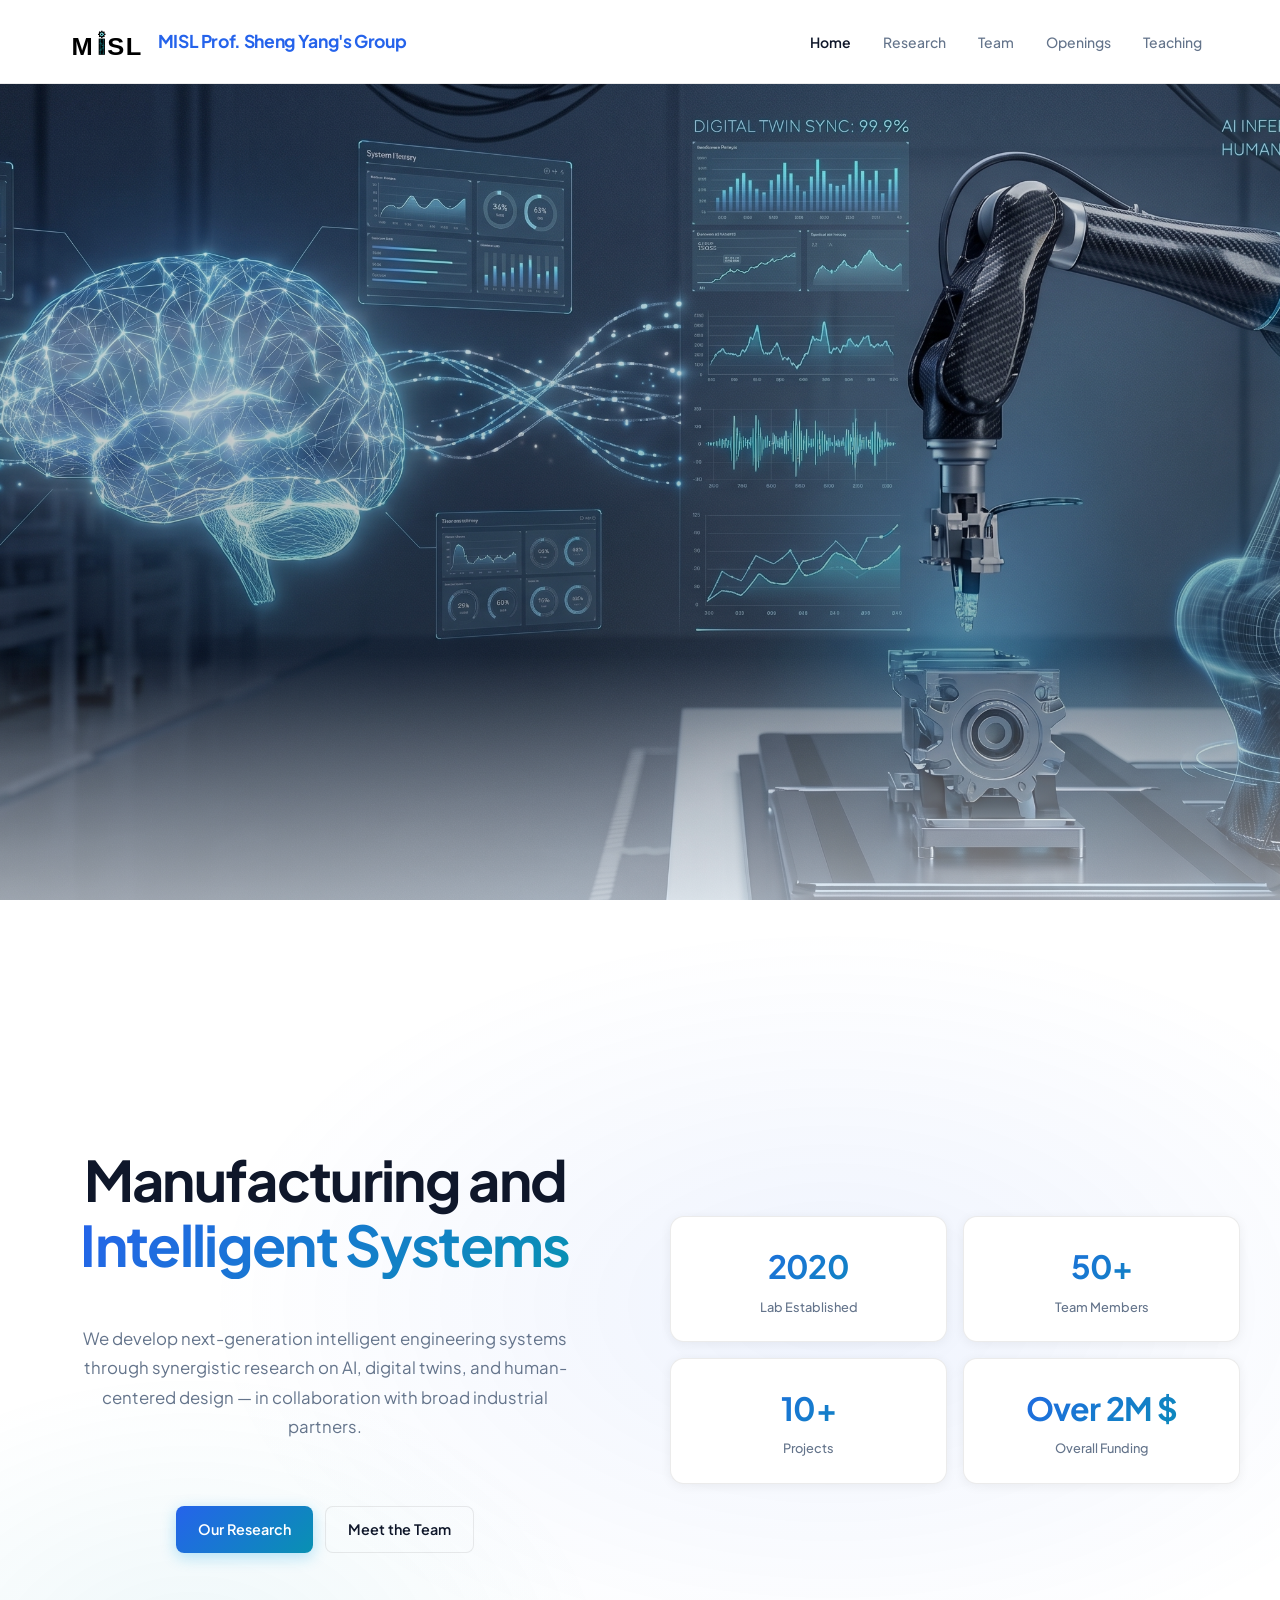
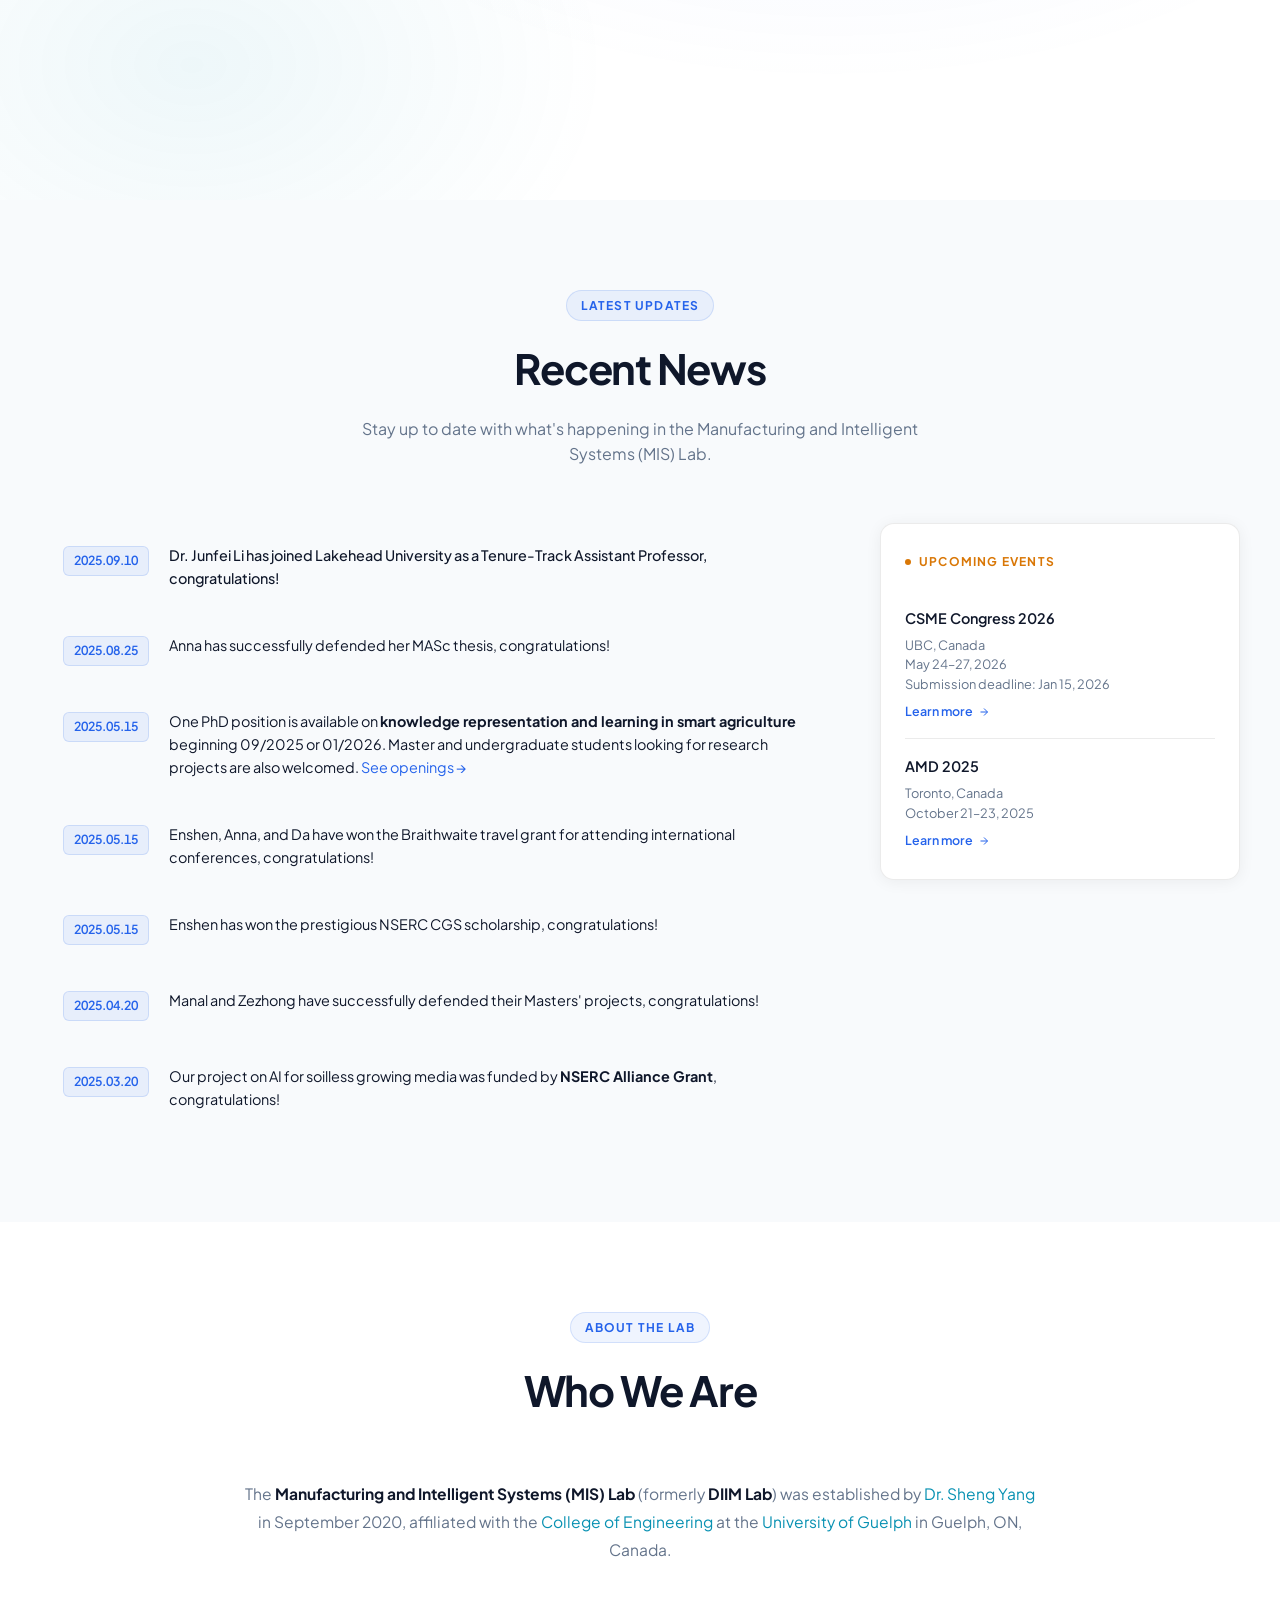
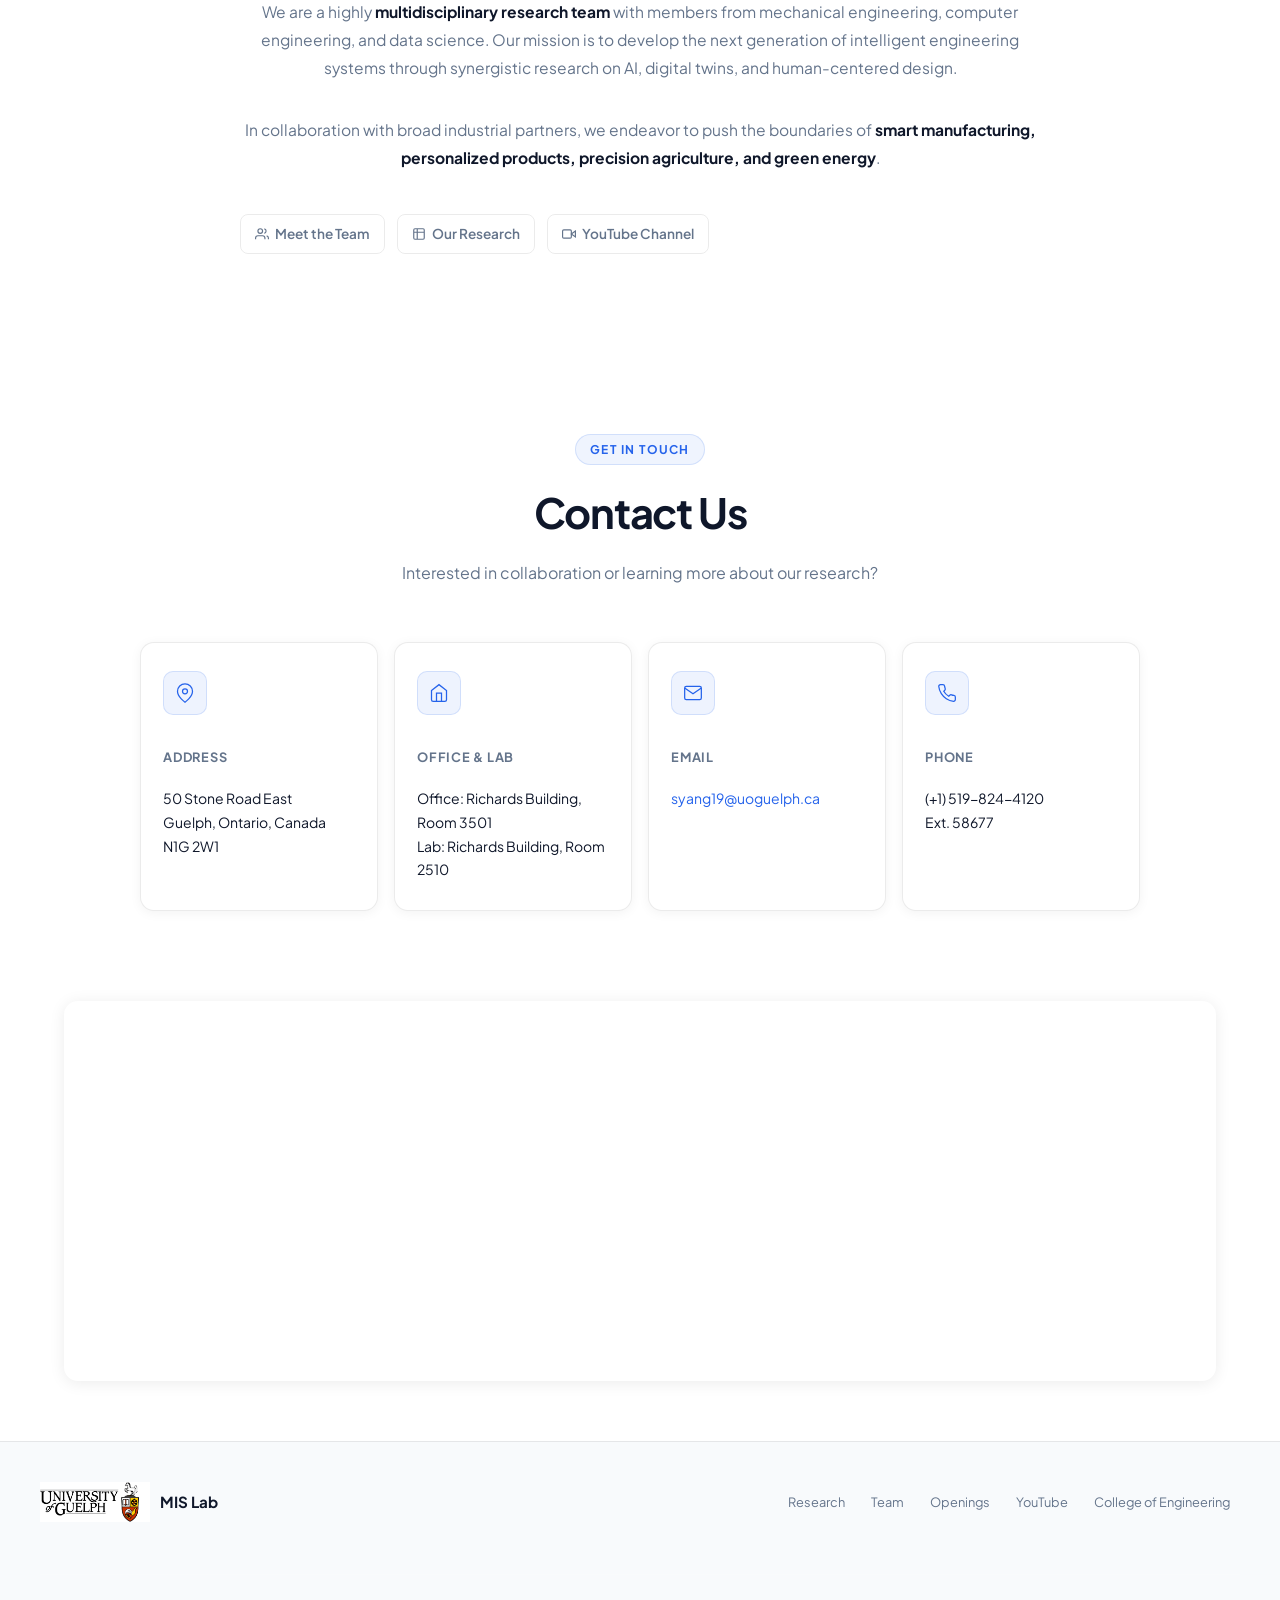
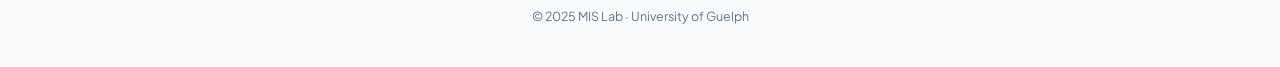
==== index.html @ edda8134 "update" ====
﻿<!doctype html>
<html lang="en">
  <head>
    <meta charset="UTF-8" />
    <meta name="viewport" content="width=device-width, initial-scale=1.0" />
    <title>Manufacturing and Intelligent Systems (MIS) Lab</title>
    <meta name="description" content="The Manufacturing and Intelligent Systems (MIS) Lab at the University of Guelph — advancing AI, digital twins, and human-centered design." />

    <link rel="preconnect" href="https://fonts.googleapis.com" />
    <link rel="preconnect" href="https://fonts.gstatic.com" crossorigin />
    <link href="https://fonts.googleapis.com/css2?family=Plus+Jakarta+Sans:wght@300;400;500;600;700&display=swap" rel="stylesheet" />

    <link rel="stylesheet" href="css/styles.css" />

    <style>
      /* ─── CSS Variables ─────────────────────────────────────── */
      :root {
        --color-bg: #ffffff;
        --color-surface: #f8fafc;
        --color-surface-2: #f1f5f9;
        --color-border: rgba(0,0,0,0.08);
        --color-text: #0f172a;
        --color-muted: #64748b;
        --color-accent: #2563eb;
        --color-accent-2: #0891b2;
        --color-gold: #d97706;
        --color-success: #059669;
        --radius: 14px;
        --radius-sm: 8px;
        --font: 'Plus Jakarta Sans', sans-serif;
        --transition: 0.25s ease;
        --nav-h: 84px;
      }

      /* ─── Reset ─────────────────────────────────────────────── */
      *, *::before, *::after { box-sizing: border-box; margin: 0; padding: 0; }
      html { scroll-behavior: smooth; }
      body { font-family: var(--font); background: var(--color-bg); color: var(--color-text); line-height: 1.6; overflow-x: hidden; }
      a { color: inherit; text-decoration: none; }
      img { max-width: 100%; display: block; }

      /* ─── NAV ────────────────────────────────────────────────── */
      .nav {
        position: fixed; top: 0; left: 0; right: 0; z-index: 100;
        height: var(--nav-h);
        background: rgba(255, 255, 255, 0.92);
        backdrop-filter: blur(16px);
        border-bottom: 1px solid var(--color-border);
        transition: background var(--transition);
      }
      .nav__container {
        max-width: 1200px; margin: 0 auto;
        padding: 0 24px;
        height: 100%;
        display: flex; align-items: center; justify-content: space-between;
      }
      .nav__logo {
        display: flex; align-items: center; gap: 10px;
        font-weight: 700; font-size: 1.1rem; letter-spacing: -0.02em;
        color: var(--color-text);
      }
      .nav__logo-icon {
        width: 34px; height: 34px;
        background: linear-gradient(135deg, var(--color-accent), var(--color-accent-2));
        border-radius: 8px;
        display: flex; align-items: center; justify-content: center;
        flex-shrink: 0;
      }
      .nav__logo-icon svg { width: 18px; height: 18px; }
      .nav__logo-img {
        height: 36px; width: auto;
        object-fit: contain; flex-shrink: 0;
      }
      .nav__links {
        display: flex; align-items: center; gap: 4px; list-style: none;
      }
      .nav__link {
        padding: 7px 14px; border-radius: var(--radius-sm);
        font-size: 0.875rem; font-weight: 500; color: var(--color-muted);
        transition: color var(--transition), background var(--transition);
      }
      .nav__link:hover { color: var(--color-text); background: rgba(0,0,0,0.05); }
      .nav__link--active { color: var(--color-text); font-weight: 600; }
      .nav__link--cta {
        background: var(--color-accent); color: #fff;
        padding: 7px 16px;
      }
      .nav__link--cta:hover { background: #2563eb; color: #fff; }

      /* ─── PARALLAX BANNER ────────────────────────────────────── */
      .site-banner {
        position: relative;
        width: 100%;
        height: calc(100vh - var(--nav-h));
        margin-top: var(--nav-h);
        background: url('Banner.jpg') center / cover no-repeat;
        background-attachment: fixed;
        overflow: hidden;
        will-change: background-position;
      }
      .site-banner__overlay {
        position: absolute;
        inset: 0;
        background: linear-gradient(
          to bottom,
          rgba(0, 0, 0, 0.08) 0%,
          rgba(0, 0, 0, 0.28) 70%,
          rgba(255, 255, 255, 0.55) 100%
        );
      }
      /* iOS / mobile: background-attachment:fixed not supported */
      @media (max-width: 768px) {
        .site-banner {
          background-attachment: scroll;
        }
      }

      /* ─── HERO ───────────────────────────────────────────────── */
      .hero {
        position: relative;
        display: flex; align-items: center;
        overflow: hidden;
        padding: 80px 24px;
        background: #ffffff;
      }
      .hero__bg {
        position: absolute; inset: 0; z-index: 1;
        background: radial-gradient(ellipse 70% 60% at 65% 45%, rgba(37,99,235,0.08) 0%, transparent 70%),
                    radial-gradient(ellipse 50% 50% at 15% 85%, rgba(8,145,178,0.07) 0%, transparent 65%);
      }
      .hero__grid {
        display: none;
      }
      .hero__content {
        position: relative; z-index: 2;
        max-width: 1200px; margin: 0 auto;
        display: grid; grid-template-columns: 1fr 1fr; gap: 60px; align-items: center;
        width: 100%;
      }
      .hero__left { display: flex; flex-direction: column; gap: 24px; }
      .hero__badge {
        display: inline-flex; align-items: center; gap: 8px;
        background: rgba(37,99,235,0.08); border: 1px solid rgba(37,99,235,0.2);
        color: var(--color-accent); padding: 6px 14px;
        border-radius: 100px; font-size: 0.8rem; font-weight: 600;
        letter-spacing: 0.05em; text-transform: uppercase;
        width: fit-content;
      }
      .hero__badge::before {
        content: ''; width: 6px; height: 6px; border-radius: 50%;
        background: var(--color-accent);
        animation: pulse 2s infinite;
      }
      @keyframes pulse { 0%, 100% { opacity: 1; } 50% { opacity: 0.3; } }
      .hero__title {
        font-size: clamp(2.2rem, 5vw, 3.5rem);
        font-weight: 700; line-height: 1.15;
        letter-spacing: -0.03em;
      }
      .gradient-text {
        background: linear-gradient(135deg, var(--color-accent), var(--color-accent-2));
        -webkit-background-clip: text; -webkit-text-fill-color: transparent;
        background-clip: text;
      }
      .hero__description {
        font-size: 1.05rem; color: var(--color-muted); line-height: 1.75; max-width: 520px;
      }
      .hero__cta { display: flex; gap: 12px; flex-wrap: wrap; }

      /* ─── STATS PANEL (right side of hero) ──────────────────── */
      .hero__stats {
        display: grid; grid-template-columns: 1fr 1fr; gap: 16px;
      }
      .hero__stat-card {
        background: #ffffff;
        border: 1px solid var(--color-border);
        border-radius: var(--radius);
        padding: 24px 20px;
        box-shadow: 0 2px 12px rgba(0,0,0,0.06);
        transition: border-color var(--transition), box-shadow var(--transition);
      }
      .hero__stat-card:hover {
        border-color: rgba(37,99,235,0.25);
        box-shadow: 0 6px 24px rgba(37,99,235,0.1);
      }
      .hero__stat-value {
        font-size: 2rem; font-weight: 700; letter-spacing: -0.03em;
        background: linear-gradient(135deg, var(--color-accent), var(--color-accent-2));
        -webkit-background-clip: text; -webkit-text-fill-color: transparent;
        background-clip: text;
      }
      .hero__stat-label { font-size: 0.8rem; color: var(--color-muted); margin-top: 4px; font-weight: 500; }

      /* ─── BUTTONS ────────────────────────────────────────────── */
      .btn {
        display: inline-flex; align-items: center; gap: 8px;
        padding: 11px 22px; border-radius: var(--radius-sm);
        font-size: 0.9rem; font-weight: 600; cursor: pointer;
        transition: all var(--transition); border: none; text-decoration: none;
      }
      .btn--primary {
        background: linear-gradient(135deg, var(--color-accent), var(--color-accent-2));
        color: #fff;
      }
      .btn--primary:hover { opacity: 0.9; transform: translateY(-1px); box-shadow: 0 8px 20px rgba(59,130,246,0.3); }
      .btn--secondary {
        background: rgba(255,255,255,0.07); color: var(--color-text);
        border: 1px solid var(--color-border);
      }
      .btn--secondary:hover { background: rgba(255,255,255,0.12); }
      .btn--link {
        background: none; color: var(--color-accent); padding: 0; font-size: 0.875rem;
      }
      .btn--link:hover { gap: 12px; }
      .btn--link svg { width: 16px; height: 16px; transition: transform var(--transition); }
      .btn--link:hover svg { transform: translateX(4px); }

      /* ─── SECTION COMMONS ────────────────────────────────────── */
      section { padding: 90px 24px; }
      .section-inner { max-width: 1200px; margin: 0 auto; }
      .section-header { text-align: center; margin-bottom: 56px; }
      .section-label {
        display: inline-block;
        font-size: 0.75rem; font-weight: 700; letter-spacing: 0.1em;
        text-transform: uppercase; color: var(--color-accent);
        background: rgba(37,99,235,0.07); border: 1px solid rgba(37,99,235,0.15);
        padding: 5px 14px; border-radius: 100px; margin-bottom: 14px;
      }
      .section-title {
        font-size: clamp(1.8rem, 4vw, 2.6rem);
        font-weight: 700; letter-spacing: -0.03em; margin-bottom: 14px;
      }
      .section-desc { font-size: 1rem; color: var(--color-muted); max-width: 560px; margin: 0 auto; }

      /* ─── NEWS SECTION ───────────────────────────────────────── */
      .news { background: var(--color-surface); }
      .news__layout {
        max-width: 1200px; margin: 0 auto;
        display: grid; grid-template-columns: 1fr 360px; gap: 40px; align-items: start;
      }
      .news__list { display: flex; flex-direction: column; gap: 2px; }
      .news-item {
        display: flex; gap: 20px; align-items: flex-start;
        padding: 20px 22px;
        border-radius: var(--radius);
        border: 1px solid transparent;
        transition: all var(--transition);
        cursor: default;
      }
      .news-item:hover {
        background: rgba(37,99,235,0.04);
        border-color: rgba(37,99,235,0.12);
      }
      .news-item__date {
        flex-shrink: 0;
        font-size: 0.78rem; font-weight: 600; color: var(--color-accent);
        background: rgba(37,99,235,0.08); border: 1px solid rgba(37,99,235,0.15);
        padding: 4px 10px; border-radius: 6px;
        white-space: nowrap; margin-top: 2px;
        font-variant-numeric: tabular-nums;
      }
      .news-item__body { flex: 1; }
      .news-item__text { font-size: 0.9rem; color: var(--color-text); line-height: 1.6; }
      .news-item__text a { color: var(--color-accent); text-decoration: underline; text-decoration-color: transparent; transition: text-decoration-color var(--transition); }
      .news-item__text a:hover { text-decoration-color: var(--color-accent); }
      .news-item--highlight .news-item__text { font-weight: 500; }

      /* ─── EVENTS SIDEBAR ─────────────────────────────────────── */
      .events-panel {
        background: #ffffff;
        border: 1px solid var(--color-border);
        border-radius: var(--radius);
        padding: 28px 24px;
        box-shadow: 0 2px 16px rgba(0,0,0,0.06);
        position: sticky; top: calc(var(--nav-h) + 20px);
      }
      .events-panel__title {
        font-size: 0.75rem; font-weight: 700; letter-spacing: 0.1em;
        text-transform: uppercase; color: var(--color-gold);
        margin-bottom: 20px; display: flex; align-items: center; gap: 8px;
      }
      .events-panel__title::before {
        content: ''; width: 6px; height: 6px; border-radius: 50%;
        background: var(--color-gold);
      }
      .event-card {
        padding: 16px 0;
        border-bottom: 1px solid var(--color-border);
      }
      .event-card:last-child { border-bottom: none; padding-bottom: 0; }
      .event-card:first-of-type { padding-top: 0; }
      .event-card__name { font-size: 0.9rem; font-weight: 600; color: var(--color-text); margin-bottom: 6px; }
      .event-card__detail { font-size: 0.8rem; color: var(--color-muted); line-height: 1.5; }
      .event-card__link {
        display: inline-flex; align-items: center; gap: 5px;
        font-size: 0.78rem; color: var(--color-accent); font-weight: 600; margin-top: 8px;
        transition: gap var(--transition);
      }
      .event-card__link:hover { gap: 8px; }
      .event-card__link svg { width: 12px; height: 12px; }

      /* ─── ABOUT SECTION ──────────────────────────────────────── */
      .about { background: var(--color-bg); }
      .about__inner { max-width: 1200px; margin: 0 auto; }
      .about__grid {
        display: grid; grid-template-columns: 1fr 1fr; gap: 60px; align-items: center;
      }
      .about__text { display: flex; flex-direction: column; gap: 18px; }
      .about__text p { color: var(--color-muted); line-height: 1.8; font-size: 0.975rem; }
      .about__text p strong { color: var(--color-text); }
      .about__links { display: flex; gap: 12px; flex-wrap: wrap; margin-top: 8px; }
      .about__link {
        display: inline-flex; align-items: center; gap: 6px;
        font-size: 0.85rem; font-weight: 600; color: var(--color-muted);
        border: 1px solid var(--color-border); padding: 8px 14px;
        border-radius: var(--radius-sm);
        transition: all var(--transition);
      }
      .about__link:hover { color: var(--color-accent); border-color: rgba(37,99,235,0.3); background: rgba(37,99,235,0.05); }
      .about__link svg { width: 14px; height: 14px; }

      .pillars-grid { display: grid; grid-template-columns: 1fr 1fr; gap: 16px; }
      .pillar {
        background: #ffffff;
        border: 1px solid var(--color-border);
        border-radius: var(--radius);
        padding: 22px 20px;
        box-shadow: 0 1px 8px rgba(0,0,0,0.05);
        transition: all var(--transition);
      }
      .pillar:hover { border-color: rgba(37,99,235,0.25); transform: translateY(-2px); box-shadow: 0 6px 20px rgba(37,99,235,0.08); }
      .pillar__icon {
        width: 100%; height: 110px;
        border-radius: 10px;
        display: flex; align-items: center; justify-content: center;
        margin-bottom: 16px; overflow: hidden;
      }
      .pillar__icon svg { width: 52px; height: 52px; fill: none; stroke: currentColor; stroke-width: 1.5; }
      .pillar--mfg .pillar__icon { background: linear-gradient(135deg, #e0e7ff, #bfdbfe); color: #2563eb; }
      .pillar--personal .pillar__icon { background: linear-gradient(135deg, #fde68a, #fed7aa); color: #d97706; }
      .pillar--agri .pillar__icon { background: linear-gradient(135deg, #d1fae5, #a7f3d0); color: #059669; }
      .pillar--energy .pillar__icon { background: linear-gradient(135deg, #fef3c7, #fde68a); color: #b45309; }
      .pillar__title { font-size: 0.9rem; font-weight: 600; color: var(--color-text); margin-bottom: 6px; }
      .pillar__desc { font-size: 0.78rem; color: var(--color-muted); line-height: 1.6; }

      /* ─── CONTACT SECTION ────────────────────────────────────── */
      .contact { background: var(--color-bg); }
      .contact__inner { max-width: 1200px; margin: 0 auto; }
      .contact__grid { display: grid; grid-template-columns: repeat(4, 1fr); gap: 16px; }
      .contact-card {
        background: #ffffff;
        border: 1px solid var(--color-border);
        border-radius: var(--radius);
        padding: 28px 22px;
        box-shadow: 0 2px 12px rgba(0,0,0,0.05);
        transition: all var(--transition);
        display: flex; flex-direction: column; gap: 12px;
      }
      .contact-card:hover { border-color: rgba(37,99,235,0.25); transform: translateY(-3px); box-shadow: 0 8px 28px rgba(37,99,235,0.1); }
      .contact-card__icon {
        width: 44px; height: 44px;
        background: rgba(37,99,235,0.08); border: 1px solid rgba(37,99,235,0.15);
        border-radius: 10px;
        display: flex; align-items: center; justify-content: center;
      }
      .contact-card__icon svg { width: 20px; height: 20px; fill: none; stroke: var(--color-accent); stroke-width: 1.5; }
      .contact-card__title { font-size: 0.8rem; font-weight: 700; text-transform: uppercase; letter-spacing: 0.06em; color: var(--color-muted); }
      .contact-card__text { font-size: 0.875rem; line-height: 1.7; color: var(--color-text); }
      .contact-card__text a { color: var(--color-accent); }
      .contact-card__text a:hover { text-decoration: underline; }

      /* ─── FOOTER ─────────────────────────────────────────────── */
      .footer {
        background: var(--color-surface);
        border-top: 1px solid var(--color-border);
        padding: 40px 24px;
      }
      .footer__content {
        max-width: 1200px; margin: 0 auto;
        display: flex; align-items: center; justify-content: space-between; flex-wrap: wrap; gap: 20px;
      }
      .footer__logo { display: flex; align-items: center; gap: 10px; font-weight: 700; font-size: 0.95rem; color: var(--color-text); }
      .footer__links { display: flex; gap: 6px; flex-wrap: wrap; }
      .footer__link {
        font-size: 0.8rem; color: var(--color-muted); padding: 5px 10px;
        border-radius: 6px; transition: all var(--transition);
      }
      .footer__link:hover { color: var(--color-text); background: rgba(0,0,0,0.05); }
      .footer__copy { font-size: 0.78rem; color: var(--color-muted); }

      /* ─── FADE IN ANIMATION ──────────────────────────────────── */
      .fade-in { opacity: 0; transform: translateY(24px); transition: opacity 0.6s ease, transform 0.6s ease; }
      .fade-in.visible { opacity: 1; transform: translateY(0); }

      /* ─── HAMBURGER ─────────────────────────────────────────── */
      .nav__toggle {
        display: none; flex-direction: column; justify-content: center; gap: 5px;
        background: none; border: none; cursor: pointer;
        padding: 8px; border-radius: var(--radius-sm);
        transition: background var(--transition);
      }
      .nav__toggle:hover { background: rgba(0,0,0,0.05); }
      .nav__toggle span {
        display: block; width: 22px; height: 2px;
        background: var(--color-text); border-radius: 2px;
        transition: all 0.3s ease; transform-origin: center;
      }
      .nav__toggle.open span:nth-child(1) { transform: translateY(7px) rotate(45deg); }
      .nav__toggle.open span:nth-child(2) { opacity: 0; transform: scaleX(0); }
      .nav__toggle.open span:nth-child(3) { transform: translateY(-7px) rotate(-45deg); }

      /* ─── RESPONSIVE ─────────────────────────────────────────── */
      @media (max-width: 1024px) {
        .news__layout { grid-template-columns: 1fr; }
        .events-panel { position: static; }
        .contact__grid { grid-template-columns: repeat(2, 1fr); }
        .about__grid { grid-template-columns: 1fr; gap: 40px; }
      }
      @media (max-width: 768px) {
        .hero__content { grid-template-columns: 1fr; gap: 40px; }
        .hero__stats { display: none; }
        .contact__grid { grid-template-columns: 1fr; }
        .pillars-grid { grid-template-columns: 1fr; }
        .footer__content { flex-direction: column; align-items: flex-start; }
        .nav__toggle { display: flex; }
        .nav__links {
          display: none; flex-direction: column; gap: 2px;
          position: absolute; top: var(--nav-h); left: 0; right: 0;
          background: rgba(255,255,255,0.97);
          backdrop-filter: blur(16px);
          border-bottom: 1px solid var(--color-border);
          padding: 12px 16px 16px;
          box-shadow: 0 8px 24px rgba(0,0,0,0.08);
        }
        .nav__links.open { display: flex; }
        .nav__link { padding: 11px 16px; font-size: 0.95rem; width: 100%; }
        .nav__link--cta { background: none; color: var(--color-accent); font-weight: 700; padding: 11px 16px; }
      }
    </style>
  </head>

  <body>

    <!-- ── NAV ──────────────────────────────────────────────────── -->
    <nav class="nav">
      <div class="nav__container">
        <a href="./" class="nav__logo">
          <img src="MISL_black_transparent_simple_pcb_true_mirror_wordmark_only.svg" class="nav__logo-img" alt="MIS Lab logo" />
          <span style="color: var(--color-accent);">MISL Prof. Sheng Yang's Group</span>
        </a>
        <button class="nav__toggle" aria-label="Toggle navigation" aria-expanded="false">
          <span></span><span></span><span></span>
        </button>
        <ul class="nav__links">
          <li><a href="./" class="nav__link nav__link--active">Home</a></li>
          <li><a href="research/" class="nav__link">Research</a></li>
          <li><a href="people/" class="nav__link">Team</a></li>

          <li><a href="opening/" class="nav__link">Openings</a></li>
          <li><a href="teaching/" class="nav__link">Teaching</a></li>
        </ul>
      </div>
    </nav>

    <!-- ── PARALLAX BANNER ──────────────────────────────────────── -->
    <div class="site-banner" id="site-banner">
      <div class="site-banner__overlay"></div>
    </div>

    <!-- ── HERO ─────────────────────────────────────────────────── -->
    <section class="hero">
      <div class="hero__bg"></div>
      <div class="hero__grid"></div>

      <div class="hero__content">
        <div class="hero__left fade-in">
          
          <h1 class="hero__title">
            Manufacturing and<br>
            <span class="gradient-text">Intelligent Systems</span>
          </h1>
          <p class="hero__description">
            We develop next-generation intelligent engineering systems through synergistic research on AI,
            digital twins, and human-centered design — in collaboration with broad industrial partners.
          </p>
          <div class="hero__cta">
            <a href="research/" class="btn btn--primary">Our Research</a>
            <a href="people/" class="btn btn--secondary">Meet the Team</a>
          </div>
        </div>

        <div class="hero__stats fade-in">
          <div class="hero__stat-card">
            <div class="hero__stat-value">2020</div>
            <div class="hero__stat-label">Lab Established</div>
          </div>
          <div class="hero__stat-card">
            <div class="hero__stat-value">50+</div>
            <div class="hero__stat-label">Team Members</div>
          </div>
          <div class="hero__stat-card">
            <div class="hero__stat-value">10+</div>
            <div class="hero__stat-label">Projects</div>
          </div>
          <div class="hero__stat-card">
            <div class="hero__stat-value">Over 2M $</div>
            <div class="hero__stat-label">Overall Funding</div>
          </div>
        </div>
      </div>
    </section>

    <!-- ── NEWS + EVENTS ─────────────────────────────────────────── -->
    <section class="news" id="news">
      <div class="section-header fade-in">
        <div class="section-label">Latest Updates</div>
        <h2 class="section-title">Recent News</h2>
        <p class="section-desc">Stay up to date with what's happening in the Manufacturing and Intelligent Systems (MIS) Lab.</p>
      </div>

      <div class="news__layout">
        <div class="news__list">

          <div class="news-item news-item--highlight fade-in">
            <span class="news-item__date">2025.09.10</span>
            <div class="news-item__body">
              <p class="news-item__text">Dr. Junfei Li has joined Lakehead University as a Tenure-Track Assistant Professor, congratulations!</p>
            </div>
          </div>

          <div class="news-item fade-in">
            <span class="news-item__date">2025.08.25</span>
            <div class="news-item__body">
              <p class="news-item__text">Anna has successfully defended her MASc thesis, congratulations!</p>
            </div>
          </div>

          <div class="news-item fade-in">
            <span class="news-item__date">2025.05.15</span>
            <div class="news-item__body">
              <p class="news-item__text">One PhD position is available on <strong>knowledge representation and learning in smart agriculture</strong> beginning 09/2025 or 01/2026. Master and undergraduate students looking for research projects are also welcomed. <a href="opening/">See openings →</a></p>
            </div>
          </div>

          <div class="news-item fade-in">
            <span class="news-item__date">2025.05.15</span>
            <div class="news-item__body">
              <p class="news-item__text">Enshen, Anna, and Da have won the Braithwaite travel grant for attending international conferences, congratulations!</p>
            </div>
          </div>

          <div class="news-item fade-in">
            <span class="news-item__date">2025.05.15</span>
            <div class="news-item__body">
              <p class="news-item__text">Enshen has won the prestigious NSERC CGS scholarship, congratulations!</p>
            </div>
          </div>

          <div class="news-item fade-in">
            <span class="news-item__date">2025.04.20</span>
            <div class="news-item__body">
              <p class="news-item__text">Manal and Zezhong have successfully defended their Masters' projects, congratulations!</p>
            </div>
          </div>

          <div class="news-item fade-in">
            <span class="news-item__date">2025.03.20</span>
            <div class="news-item__body">
              <p class="news-item__text">Our project on AI for soilless growing media was funded by <strong>NSERC Alliance Grant</strong>, congratulations!</p>
            </div>
          </div>

          <!-- 
            ── HOW TO ADD NEWS ──────────────────────────────────────
            Copy the block below and paste above this comment.
            Update the date and text content.
            
          <div class="news-item fade-in">
            <span class="news-item__date">YYYY.MM.DD</span>
            <div class="news-item__body">
              <p class="news-item__text">Your news text here.</p>
            </div>
          </div>
          -->

        </div>

        <!-- Upcoming Events Sidebar -->
        <aside class="events-panel fade-in">
          <div class="events-panel__title">Upcoming Events</div>

          <div class="event-card">
            <div class="event-card__name">CSME Congress 2026</div>
            <div class="event-card__detail">UBC, Canada<br/>May 24–27, 2026<br/>Submission deadline: Jan 15, 2026</div>
            <a href="http://www.csme-scgm.ca/conferences" target="_blank" class="event-card__link">
              Learn more
              <svg fill="none" stroke="currentColor" stroke-width="2" viewBox="0 0 24 24"><path d="M5 12h14M12 5l7 7-7 7"/></svg>
            </a>
          </div>

          <div class="event-card">
            <div class="event-card__name">AMD 2025</div>
            <div class="event-card__detail">Toronto, Canada<br/>October 21–23, 2025</div>
            <a href="https://www.admtoronto.com/en/home.html" target="_blank" class="event-card__link">
              Learn more
              <svg fill="none" stroke="currentColor" stroke-width="2" viewBox="0 0 24 24"><path d="M5 12h14M12 5l7 7-7 7"/></svg>
            </a>
          </div>

          <!--
            ── HOW TO ADD AN EVENT ──────────────────────────────────
            Copy the event-card block above and update fields.
          -->
        </aside>
      </div>
    </section>

    <!-- ── ABOUT SECTION ──────────────────────────────────────────── -->
    <section class="about" id="about">
      <div class="about__inner">
        <div class="section-header fade-in">
          <div class="section-label">About the Lab</div>
          <h2 class="section-title">Who We Are</h2>
        </div>

        <div class="about__text fade-in" style="max-width: 800px; margin: 0 auto;">
            <p>
              The <strong>Manufacturing and Intelligent Systems (MIS) Lab</strong> (formerly <strong>DIIM Lab</strong>) was established by
              <a href="people/" style="color:var(--color-accent-2)">Dr. Sheng Yang</a> in September 2020,
              affiliated with the <a href="https://www.uoguelph.ca/engineering/" target="_blank" style="color:var(--color-accent-2)">College of Engineering</a>
              at the <a href="https://www.uoguelph.ca/" target="_blank" style="color:var(--color-accent-2)">University of Guelph</a> in Guelph, ON, Canada.
            </p>
            <p>
              We are a highly <strong>multidisciplinary research team</strong> with members from mechanical engineering,
              computer engineering, and data science. Our mission is to develop the next generation of intelligent
              engineering systems through synergistic research on AI, digital twins, and human-centered design.
            </p>
            <p>
              In collaboration with broad industrial partners, we endeavor to push the boundaries of
              <strong>smart manufacturing, personalized products, precision agriculture, and green energy</strong>.
            </p>
            <div class="about__links">
              <a href="people/" class="about__link">
                <svg fill="none" stroke="currentColor" stroke-width="2" viewBox="0 0 24 24"><path d="M17 21v-2a4 4 0 0 0-4-4H5a4 4 0 0 0-4 4v2"/><circle cx="9" cy="7" r="4"/><path d="M23 21v-2a4 4 0 0 0-3-3.87"/><path d="M16 3.13a4 4 0 0 1 0 7.75"/></svg>
                Meet the Team
              </a>
              <a href="research/" class="about__link">
                <svg fill="none" stroke="currentColor" stroke-width="2" viewBox="0 0 24 24"><path d="M9 3H5a2 2 0 0 0-2 2v4m6-6h10a2 2 0 0 1 2 2v4M9 3v18m0 0h10a2 2 0 0 0 2-2V9M9 21H5a2 2 0 0 1-2-2V9m0 0h18"/></svg>
                Our Research
              </a>
              <a href="https://www.youtube.com/channel/UCh6oN-DiD9h4lSHXrCd7Ccg" target="_blank" class="about__link">
                <svg fill="none" stroke="currentColor" stroke-width="2" viewBox="0 0 24 24"><polygon points="23 7 16 12 23 17 23 7"/><rect x="1" y="5" width="15" height="14" rx="2" ry="2"/></svg>
                YouTube Channel
              </a>
            </div>
          </div>
      </div>
    </section>

    <!-- ── CONTACT SECTION ────────────────────────────────────────── -->
    <section class="contact" id="contact">
      <div class="contact__inner">
        <div class="section-header fade-in">
          <div class="section-label">Get in Touch</div>
          <h2 class="section-title">Contact Us</h2>
          <p class="section-desc">Interested in collaboration or learning more about our research?</p>
        </div>

        <div class="contact__grid">
          <div class="contact-card fade-in">
            <div class="contact-card__icon">
              <svg viewBox="0 0 24 24"><path d="M21 10c0 7-9 13-9 13s-9-6-9-13a9 9 0 0 1 18 0z"/><circle cx="12" cy="10" r="3"/></svg>
            </div>
            <div class="contact-card__title">Address</div>
            <div class="contact-card__text">50 Stone Road East<br/>Guelph, Ontario, Canada<br/>N1G 2W1</div>
          </div>

          <div class="contact-card fade-in">
            <div class="contact-card__icon">
              <svg viewBox="0 0 24 24"><path d="M3 9l9-7 9 7v11a2 2 0 0 1-2 2H5a2 2 0 0 1-2-2z"/><polyline points="9,22 9,12 15,12 15,22"/></svg>
            </div>
            <div class="contact-card__title">Office &amp; Lab</div>
            <div class="contact-card__text">Office: Richards Building, Room 3501<br/>Lab: Richards Building, Room 2510</div>
          </div>

          <div class="contact-card fade-in">
            <div class="contact-card__icon">
              <svg viewBox="0 0 24 24"><path d="M4 4h16c1.1 0 2 .9 2 2v12c0 1.1-.9 2-2 2H4c-1.1 0-2-.9-2-2V6c0-1.1.9-2 2-2z"/><polyline points="22,6 12,13 2,6"/></svg>
            </div>
            <div class="contact-card__title">Email</div>
            <div class="contact-card__text"><a href="mailto:syang19@uoguelph.ca">syang19@uoguelph.ca</a></div>
          </div>

          <div class="contact-card fade-in">
            <div class="contact-card__icon">
              <svg viewBox="0 0 24 24"><path d="M22 16.92v3a2 2 0 0 1-2.18 2 19.79 19.79 0 0 1-8.63-3.07 19.5 19.5 0 0 1-6-6 19.79 19.79 0 0 1-3.07-8.67A2 2 0 0 1 4.11 2h3a2 2 0 0 1 2 1.72 12.84 12.84 0 0 0 .7 2.81 2 2 0 0 1-.45 2.11L8.09 9.91a16 16 0 0 0 6 6l1.27-1.27a2 2 0 0 1 2.11-.45 12.84 12.84 0 0 0 2.81.7A2 2 0 0 1 22 16.92z"/></svg>
            </div>
            <div class="contact-card__title">Phone</div>
            <div class="contact-card__text">(+1) 519-824-4120<br/>Ext. 58677</div>
          </div>
        </div>
      </div>
    </section>

    <!-- ── GOOGLE MAP ────────────────────────────────────────────────── -->
    <div style="padding: 0 24px 60px; max-width: 1200px; margin: 0 auto;">
      <iframe
        src="https://maps.google.com/maps?q=50+Stone+Road+East+Guelph+Ontario+Canada+N1G+2W1&output=embed"
        width="100%" height="380"
        style="border:0; border-radius: 14px; display:block; box-shadow: 0 2px 16px rgba(0,0,0,0.08);"
        allowfullscreen loading="lazy" referrerpolicy="no-referrer-when-downgrade">
      </iframe>
    </div>

    <!-- ── FOOTER ─────────────────────────────────────────────────── -->
    <footer class="footer">
      <div class="footer__content">
        <a href="./" class="footer__logo">
          <img src="images/sponsors/Guelph_icon.jpg" class="nav__logo-img" alt="University of Guelph logo" style="height:40px;" />
          MIS Lab
        </a>
        <div class="footer__links">
          <a href="research/" class="footer__link">Research</a>
          <a href="people/" class="footer__link">Team</a>

          <a href="opening/" class="footer__link">Openings</a>
          <a href="https://www.youtube.com/channel/UCh6oN-DiD9h4lSHXrCd7Ccg" target="_blank" class="footer__link">YouTube</a>
          <a href="https://www.uoguelph.ca/engineering/" target="_blank" class="footer__link">College of Engineering</a>
        </div>
        <div class="footer__copy">© 2025 MIS Lab · University of Guelph</div>
      </div>
    </footer>

    <script>
      // Parallax banner
      (function () {
        const banner = document.getElementById('site-banner');
        if (!banner) return;
        // Only apply JS parallax on non-touch devices (where CSS fixed bg is unreliable)
        const isMobile = /iPhone|iPad|iPod|Android/i.test(navigator.userAgent);
        if (isMobile) return;
        window.addEventListener('scroll', function () {
          const scrolled = window.pageYOffset;
          // Move background at 40% of scroll speed → slower = parallax depth
          banner.style.backgroundPositionY = 'calc(50% + ' + (scrolled * 0.4) + 'px)';
        }, { passive: true });
      })();

      // Fade-in on scroll
      const observer = new IntersectionObserver((entries) => {
        entries.forEach(el => {
          if (el.isIntersecting) { el.target.classList.add('visible'); }
        });
      }, { threshold: 0.1 });
      document.querySelectorAll('.fade-in').forEach(el => observer.observe(el));

      // Mobile nav toggle
      const toggle = document.querySelector('.nav__toggle');
      const navLinks = document.querySelector('.nav__links');
      toggle.addEventListener('click', () => {
        const open = navLinks.classList.toggle('open');
        toggle.classList.toggle('open', open);
        toggle.setAttribute('aria-expanded', open);
      });
      navLinks.querySelectorAll('.nav__link').forEach(link => {
        link.addEventListener('click', () => {
          navLinks.classList.remove('open');
          toggle.classList.remove('open');
          toggle.setAttribute('aria-expanded', 'false');
        });
      });
      document.addEventListener('click', (e) => {
        if (!e.target.closest('.nav')) {
          navLinks.classList.remove('open');
          toggle.classList.remove('open');
          toggle.setAttribute('aria-expanded', 'false');
        }
      });
    </script>

  </body>
</html>
---- css/styles.css ----
/* ============================================
   DIIM Digital Twin Technologies
   Main Stylesheet
   ============================================ */

/* Import variables (for customization) */
@import url("variables.css");

/* --------------------------------------------
   Reset & Base
   -------------------------------------------- */
* {
  margin: 0;
  padding: 0;
  box-sizing: border-box;
}

html {
  scroll-behavior: smooth;
}

body {
  font-family:
    "Plus Jakarta Sans",
    -apple-system,
    BlinkMacSystemFont,
    sans-serif;
  color: var(--text-primary);
  background: var(--bg-white);
  line-height: 1.6;
  overflow-x: hidden;
}

a {
  text-decoration: none;
  color: inherit;
}

img {
  max-width: 100%;
  height: auto;
}

/* --------------------------------------------
   Typography
   -------------------------------------------- */
.gradient-text {
  background: var(--gradient-primary);
  -webkit-background-clip: text;
  -webkit-text-fill-color: transparent;
  background-clip: text;
}

.section-label {
  font-size: 0.85rem;
  font-weight: 600;
  color: var(--primary);
  text-transform: uppercase;
  letter-spacing: 0.1em;
  margin-bottom: 1rem;
}

.section-title {
  font-size: clamp(2rem, 4vw, 2.75rem);
  font-weight: 700;
  letter-spacing: -0.02em;
  margin-bottom: 1rem;
}

.section-desc {
  color: var(--text-secondary);
  font-size: 1.1rem;
}

/* --------------------------------------------
   Layout Components
   -------------------------------------------- */
.container {
  max-width: 1200px;
  margin: 0 auto;
  padding: 0 2rem;
}

.container--narrow {
  max-width: 900px;
}

.container--wide {
  max-width: 1400px;
}

section {
  padding: var(--section-padding);
}

.section-header {
  text-align: center;
  max-width: 600px;
  margin: 0 auto 4rem;
}

/* --------------------------------------------
   Navigation
   -------------------------------------------- */
.nav {
  position: fixed;
  top: 0;
  left: 0;
  right: 0;
  z-index: 1000;
  padding: 1rem 2rem;
  background: rgba(255, 255, 255, 0.8);
  backdrop-filter: blur(20px);
  border-bottom: 1px solid rgba(226, 232, 240, 0.5);
  transition: all var(--transition-base);
}

.nav--scrolled {
  background: rgba(255, 255, 255, 0.95);
  box-shadow: var(--shadow-sm);
}

.nav__container {
  max-width: 1200px;
  margin: 0 auto;
  display: flex;
  justify-content: space-between;
  align-items: center;
}

.nav__logo {
  font-weight: 700;
  font-size: 1.25rem;
  color: var(--text-primary);
  display: flex;
  align-items: center;
  gap: 0.5rem;
}

.nav__logo-icon {
  width: 32px;
  height: 32px;
  background: var(--gradient-primary);
  border-radius: 8px;
  display: flex;
  align-items: center;
  justify-content: center;
}

.nav__logo-icon svg {
  width: 18px;
  height: 18px;
  fill: white;
}

.nav__links {
  display: flex;
  gap: 2rem;
  list-style: none;
}

.nav__link {
  color: var(--text-secondary);
  font-size: 0.9rem;
  font-weight: 500;
  transition: color var(--transition-fast);
}

.nav__link:hover {
  color: var(--primary);
}

/* --------------------------------------------
   Buttons
   -------------------------------------------- */
.btn {
  display: inline-flex;
  align-items: center;
  justify-content: center;
  gap: 0.5rem;
  padding: 0.875rem 1.75rem;
  border-radius: var(--radius-md);
  font-size: 0.95rem;
  font-weight: 600;
  transition: all var(--transition-fast);
  cursor: pointer;
  border: none;
  font-family: inherit;
}

.btn--primary {
  background: var(--gradient-primary);
  color: var(--text-white);
  box-shadow: var(--shadow-primary);
}

.btn--primary:hover {
  transform: translateY(-2px);
  box-shadow: var(--shadow-primary-hover);
}

.btn--secondary {
  background: var(--bg-white);
  color: var(--text-primary);
  border: 1px solid var(--border);
}

.btn--secondary:hover {
  border-color: var(--primary);
  color: var(--primary);
}

.btn--link {
  padding: 0;
  background: none;
  color: var(--primary);
  font-weight: 600;
}

.btn--link:hover {
  gap: 0.75rem;
}

.btn--link svg {
  width: 18px;
  height: 18px;
  transition: transform var(--transition-fast);
}

.btn--link:hover svg {
  transform: translateX(3px);
}

/* --------------------------------------------
   Hero Section
   -------------------------------------------- */
.hero {
  min-height: 100vh;
  display: flex;
  align-items: center;
  justify-content: center;
  position: relative;
  padding: 8rem 2rem 4rem;
  overflow: hidden;
}

.hero__image {
  position: absolute;
  inset: 0;
  z-index: 0;
}

.hero__image img {
  width: 100%;
  height: 100%;
  object-fit: cover;
  object-position: center;
}

/* Overlay for better text readability */
.hero__image::after {
  content: "";
  position: absolute;
  inset: 0;
  background: linear-gradient(
    to bottom,
    rgba(255, 255, 255, 0.85) 0%,
    rgba(255, 255, 255, 0.9) 50%,
    rgba(248, 250, 252, 1) 100%
  );
}

/* Ensure content stays above the image */
.hero__bg,
.hero__mesh,
.hero__content {
  position: relative;
  z-index: 1;
}

/* Dark overlay variant for dark images */
.hero--dark .hero__image::after {
  background: linear-gradient(
    to bottom,
    rgba(15, 23, 42, 0.7) 0%,
    rgba(15, 23, 42, 0.8) 50%,
    rgba(15, 23, 42, 0.95) 100%
  );
}

.hero--dark .hero__title,
.hero--dark .hero__badge {
  color: #ffffff;
}

.hero--dark .hero__description {
  color: rgba(255, 255, 255, 0.8);
}

.hero--dark .gradient-text {
  background: linear-gradient(135deg, #38bdf8, #06b6d4);
  -webkit-background-clip: text;
  -webkit-text-fill-color: transparent;
  background-clip: text;
}

.hero__bg {
  position: absolute;
  inset: 0;
  background:
    radial-gradient(
      ellipse 80% 50% at 50% -20%,
      rgba(14, 165, 233, 0.15),
      transparent
    ),
    radial-gradient(
      ellipse 60% 40% at 80% 60%,
      rgba(6, 182, 212, 0.1),
      transparent
    ),
    radial-gradient(
      ellipse 50% 30% at 20% 80%,
      rgba(14, 165, 233, 0.08),
      transparent
    );
}

.hero__mesh {
  position: absolute;
  inset: 0;
  background-image:
    linear-gradient(rgba(14, 165, 233, 0.03) 1px, transparent 1px),
    linear-gradient(90deg, rgba(14, 165, 233, 0.03) 1px, transparent 1px);
  background-size: 60px 60px;
  mask-image: radial-gradient(ellipse 80% 60% at 50% 40%, black, transparent);
}

.hero__content {
  position: relative;
  max-width: 900px;
  text-align: center;
  z-index: 1;
}

.hero__badge {
  display: inline-flex;
  align-items: center;
  gap: 0.5rem;
  padding: 0.5rem 1rem;
  background: rgba(14, 165, 233, 0.1);
  border: 1px solid rgba(14, 165, 233, 0.2);
  border-radius: var(--radius-full);
  font-size: 0.85rem;
  font-weight: 500;
  color: var(--primary-dark);
  margin-bottom: 2rem;
  animation: fadeInUp 0.8s ease forwards;
}

.hero__badge::before {
  content: "";
  width: 6px;
  height: 6px;
  background: var(--primary);
  border-radius: 50%;
  animation: pulse 2s ease infinite;
}

.hero__title {
  font-size: clamp(2.5rem, 6vw, 4rem);
  font-weight: 700;
  line-height: 1.1;
  margin-bottom: 1.5rem;
  letter-spacing: -0.02em;
  animation: fadeInUp 0.8s ease 0.1s forwards;
  opacity: 0;
}

.hero__description {
  font-size: 1.25rem;
  color: var(--text-secondary);
  max-width: 600px;
  margin: 0 auto 2.5rem;
  animation: fadeInUp 0.8s ease 0.2s forwards;
  opacity: 0;
}

.hero__cta {
  display: flex;
  gap: 1rem;
  justify-content: center;
  flex-wrap: wrap;
  animation: fadeInUp 0.8s ease 0.3s forwards;
  opacity: 0;
}

/* --------------------------------------------
   Project Cards
   -------------------------------------------- */
.projects {
  background: var(--bg-light);
}

.projects__grid {
  max-width: 900px;
  margin: 0 auto;
}

.project-card {
  position: relative;
  border-radius: var(--radius-xl);
  overflow: hidden;
  margin-bottom: 2rem;
  background: var(--bg-card);
  border: 1px solid var(--border);
  transition: all var(--transition-slow);
}

.project-card:hover {
  transform: translateY(-5px);
  box-shadow: var(--shadow-lg);
  border-color: rgba(14, 165, 233, 0.3);
}

.project-card__image {
  position: relative;
  height: 280px;
  background: linear-gradient(135deg, #1e293b 0%, #334155 100%);
  overflow: hidden;
}

.project-card__image::before {
  content: "";
  position: absolute;
  inset: 0;
  background: linear-gradient(
    135deg,
    rgba(14, 165, 233, 0.1),
    rgba(6, 182, 212, 0.1)
  );
}

.project-card__image img {
  width: 100%;
  height: 100%;
  object-fit: cover;
}

.project-card__overlay {
  position: absolute;
  bottom: 0;
  left: 0;
  right: 0;
  padding: 2rem;
  padding-top: 4rem;
  background: linear-gradient(
    to top,
    rgba(15, 23, 42, 0.95) 0%,
    rgba(15, 23, 42, 0.8) 50%,
    transparent 100%
  );
}

.project-card__tag {
  display: inline-block;
  padding: 0.35rem 0.75rem;
  background: rgba(14, 165, 233, 0.4);
  color: #ffffff;
  border-radius: var(--radius-sm);
  font-size: 0.75rem;
  font-weight: 600;
  text-transform: uppercase;
  letter-spacing: 0.05em;
  margin-bottom: 0.75rem;
  backdrop-filter: blur(4px);
}

.project-card__title {
  color: #ffffff;
  font-size: 1.5rem;
  font-weight: 700;
  margin-bottom: 0.25rem;
  text-shadow: 0 2px 4px rgba(0, 0, 0, 0.3);
}

.project-card__author {
  color: rgba(255, 255, 255, 0.9);
  font-size: 0.9rem;
  text-shadow: 0 1px 2px rgba(0, 0, 0, 0.3);
}

.project-card__content {
  padding: 1.75rem 2rem;
}

.project-card__description {
  color: var(--text-secondary);
  margin-bottom: 1.5rem;
  line-height: 1.7;
}

/* --------------------------------------------
   About Section
   -------------------------------------------- */
.about {
  background: var(--bg-white);
}

.about__content {
  max-width: 800px;
  margin: 0 auto;
  display: grid;
  gap: 3rem;
}

.about__text {
  text-align: center;
}

.about__text p {
  color: var(--text-secondary);
  font-size: 1.15rem;
  line-height: 1.8;
  margin-bottom: 1rem;
}

.stats-grid {
  display: grid;
  grid-template-columns: repeat(auto-fit, minmax(150px, 1fr));
  gap: 2rem;
  padding: 2rem;
  background: var(--bg-light);
  border-radius: var(--radius-lg);
}

.stat {
  text-align: center;
}

.stat__value {
  font-size: 2.5rem;
  font-weight: 700;
  color: var(--primary);
  line-height: 1;
  margin-bottom: 0.5rem;
}

.stat__label {
  color: var(--text-muted);
  font-size: 0.9rem;
  font-weight: 500;
}

/* --------------------------------------------
   Contact Section
   -------------------------------------------- */
.contact {
  background: linear-gradient(to bottom, var(--bg-light), var(--bg-white));
}

.contact__grid {
  max-width: 1000px;
  margin: 0 auto;
  display: grid;
  grid-template-columns: repeat(auto-fit, minmax(280px, 1fr));
  gap: 2rem;
}

.contact-card {
  padding: 2rem;
  background: var(--bg-white);
  border: 1px solid var(--border);
  border-radius: var(--radius-lg);
  transition: all var(--transition-base);
}

.contact-card:hover {
  border-color: rgba(14, 165, 233, 0.3);
  box-shadow: var(--shadow-md);
}

.contact-card__icon {
  width: 48px;
  height: 48px;
  background: linear-gradient(
    135deg,
    rgba(14, 165, 233, 0.1),
    rgba(6, 182, 212, 0.1)
  );
  border-radius: 12px;
  display: flex;
  align-items: center;
  justify-content: center;
  margin-bottom: 1.25rem;
}

.contact-card__icon svg {
  width: 24px;
  height: 24px;
  stroke: var(--primary);
}

.contact-card__title {
  font-size: 1.1rem;
  font-weight: 600;
  margin-bottom: 0.5rem;
}

.contact-card__text {
  color: var(--text-secondary);
  font-size: 0.95rem;
  line-height: 1.6;
}

.contact-card__text a {
  color: var(--primary);
}

.contact-card__text a:hover {
  text-decoration: underline;
}

/* --------------------------------------------
   Footer
   -------------------------------------------- */
.footer {
  background: var(--bg-dark);
  color: rgba(255, 255, 255, 0.7);
  padding: 3rem 2rem;
}

.footer__content {
  max-width: 1200px;
  margin: 0 auto;
  display: flex;
  justify-content: space-between;
  align-items: center;
  flex-wrap: wrap;
  gap: 1.5rem;
}

.footer__logo {
  display: flex;
  align-items: center;
  gap: 0.75rem;
  color: var(--text-white);
  font-weight: 600;
}

.footer__links {
  display: flex;
  gap: 2rem;
}

.footer__link {
  color: rgba(255, 255, 255, 0.7);
  font-size: 0.9rem;
  transition: color var(--transition-fast);
}

.footer__link:hover {
  color: var(--text-white);
}

.footer__copy {
  width: 100%;
  text-align: center;
  padding-top: 2rem;
  margin-top: 2rem;
  border-top: 1px solid rgba(255, 255, 255, 0.1);
  font-size: 0.85rem;
}

/* --------------------------------------------
   Animations
   -------------------------------------------- */
@keyframes fadeInUp {
  from {
    opacity: 0;
    transform: translateY(30px);
  }
  to {
    opacity: 1;
    transform: translateY(0);
  }
}

@keyframes pulse {
  0%,
  100% {
    opacity: 1;
    transform: scale(1);
  }
  50% {
    opacity: 0.5;
    transform: scale(1.2);
  }
}

.fade-in {
  opacity: 0;
  transform: translateY(30px);
  transition: all var(--transition-animation);
}

.fade-in.visible {
  opacity: 1;
  transform: translateY(0);
}

.project-card {
  opacity: 1;
  transform: translateY(0);
  transition: all var(--transition-slow);
}

/* Animation only if JS adds this class first */
.project-card.animate {
  opacity: 0;
  transform: translateY(40px);
}

.project-card.animate.visible {
  opacity: 1;
  transform: translateY(0);
}

/* --------------------------------------------
   Responsive
   -------------------------------------------- */
@media (max-width: 768px) {
  :root {
    --section-padding: 4rem 1.5rem;
  }

  .nav {
    padding: 1rem;
  }

  .nav__links {
    display: none;
  }

  .hero {
    padding: 7rem 1.5rem 3rem;
  }

  .project-card__image {
    height: 200px;
  }

  .project-card__content {
    padding: 1.5rem;
  }

  .footer__content {
    flex-direction: column;
    text-align: center;
  }

  .footer__links {
    flex-wrap: wrap;
    justify-content: center;
  }
}

/* --------------------------------------------
   Utility Classes
   -------------------------------------------- */
.text-center {
  text-align: center;
}
.text-left {
  text-align: left;
}
.text-right {
  text-align: right;
}

.mt-1 {
  margin-top: 0.5rem;
}
.mt-2 {
  margin-top: 1rem;
}
.mt-3 {
  margin-top: 1.5rem;
}
.mt-4 {
  margin-top: 2rem;
}

.mb-1 {
  margin-bottom: 0.5rem;
}
.mb-2 {
  margin-bottom: 1rem;
}
.mb-3 {
  margin-bottom: 1.5rem;
}
.mb-4 {
  margin-bottom: 2rem;
}
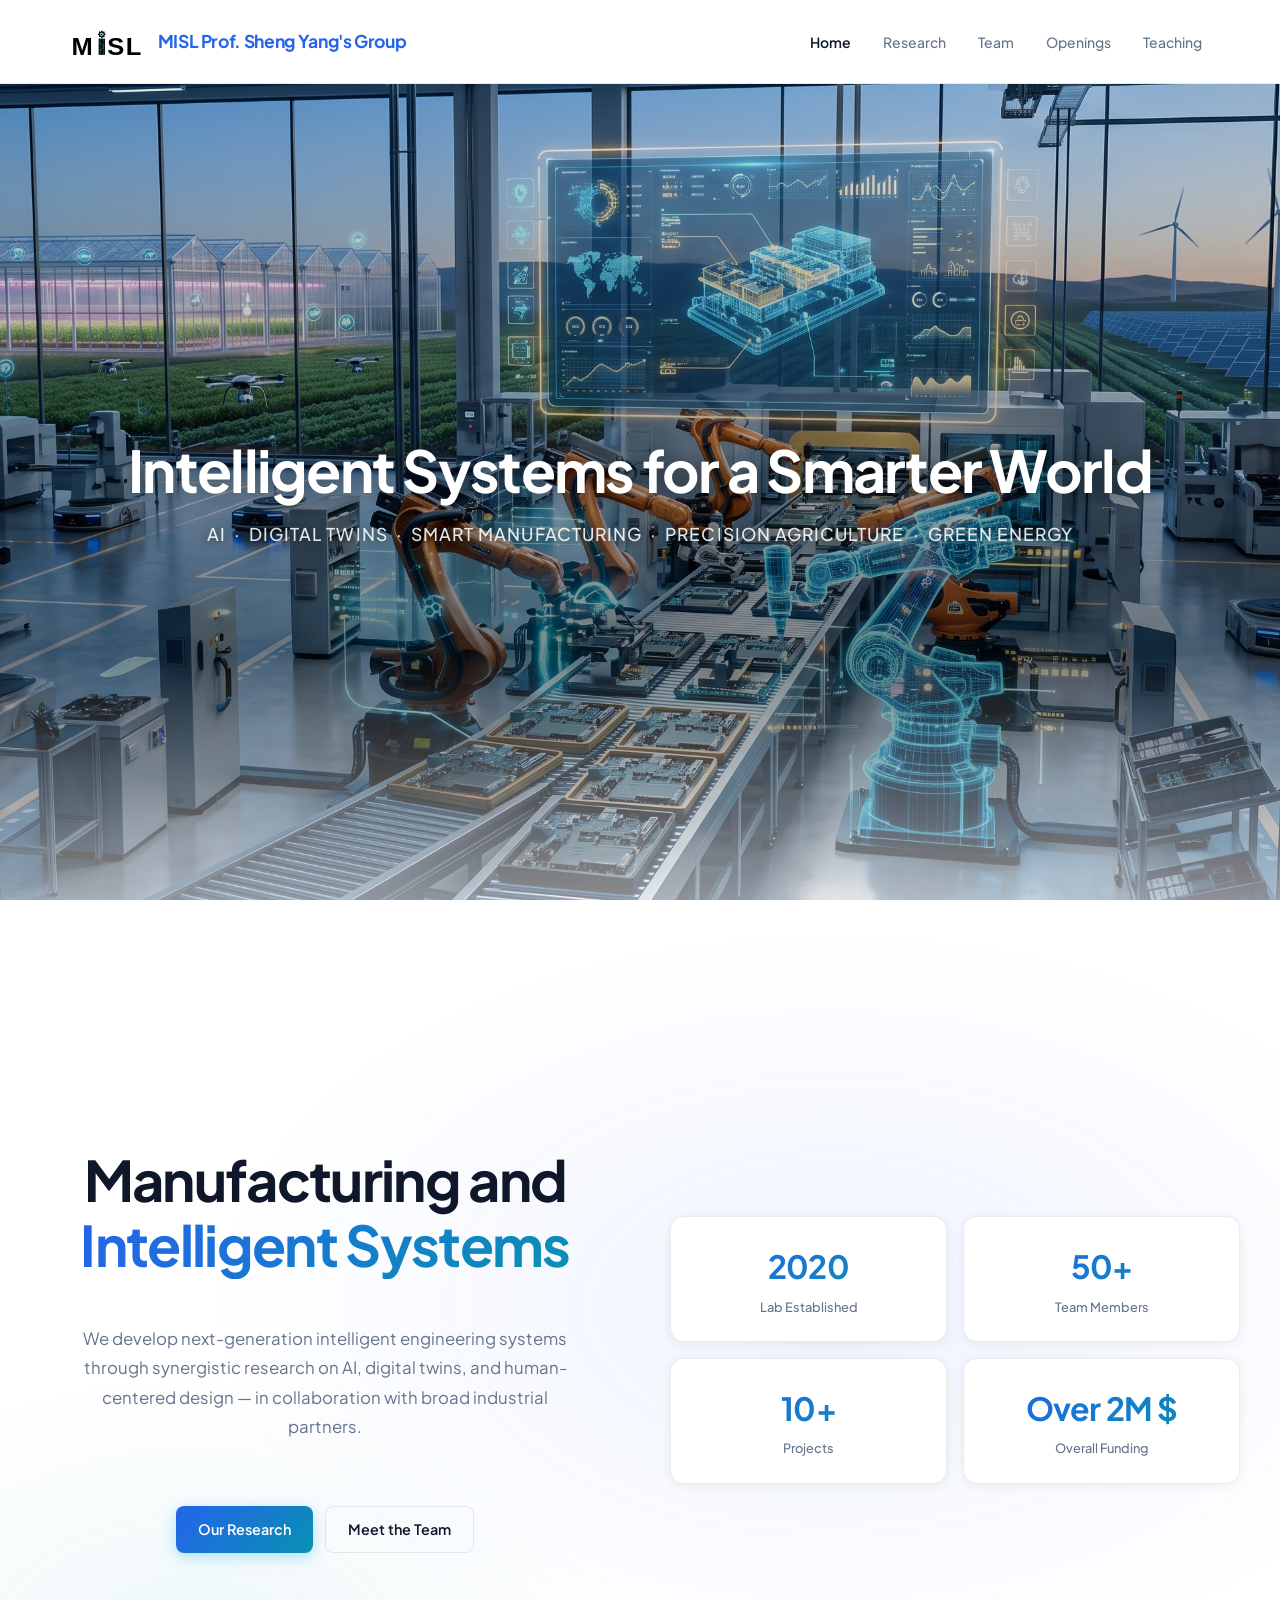
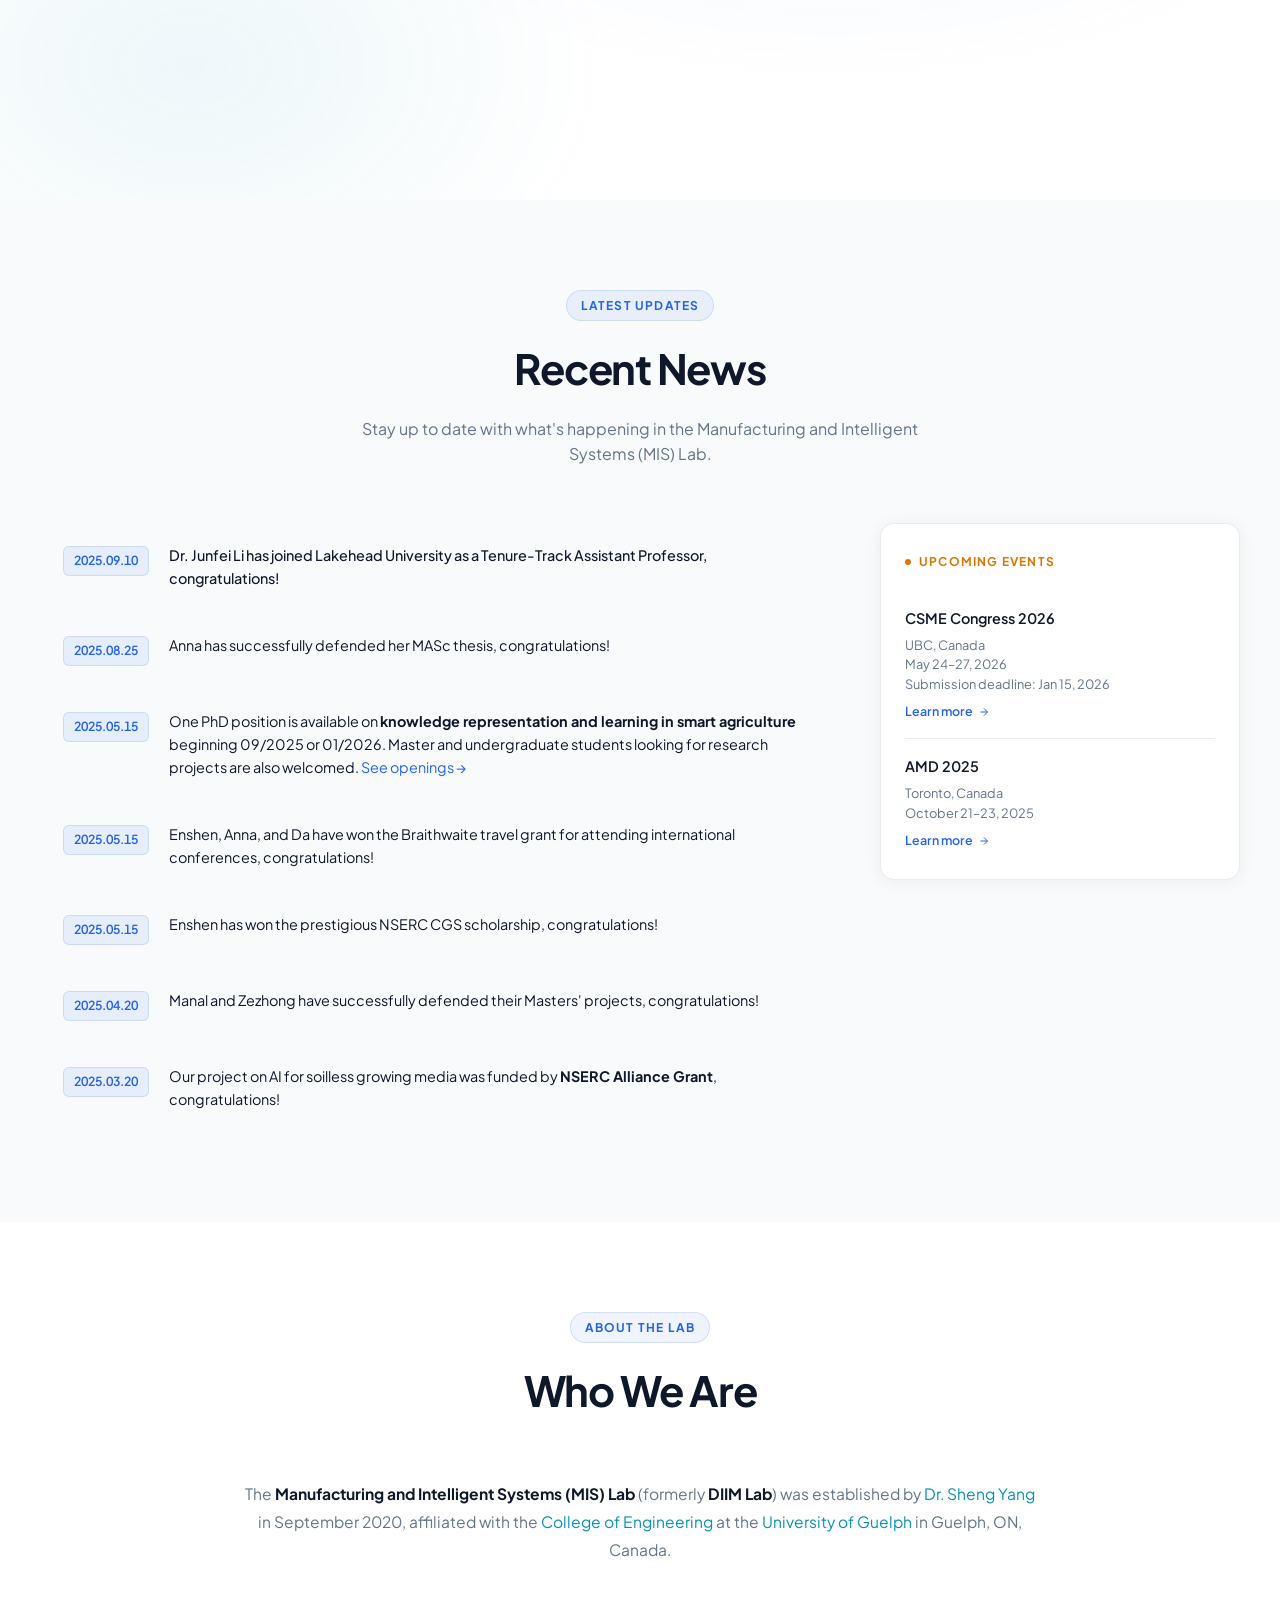
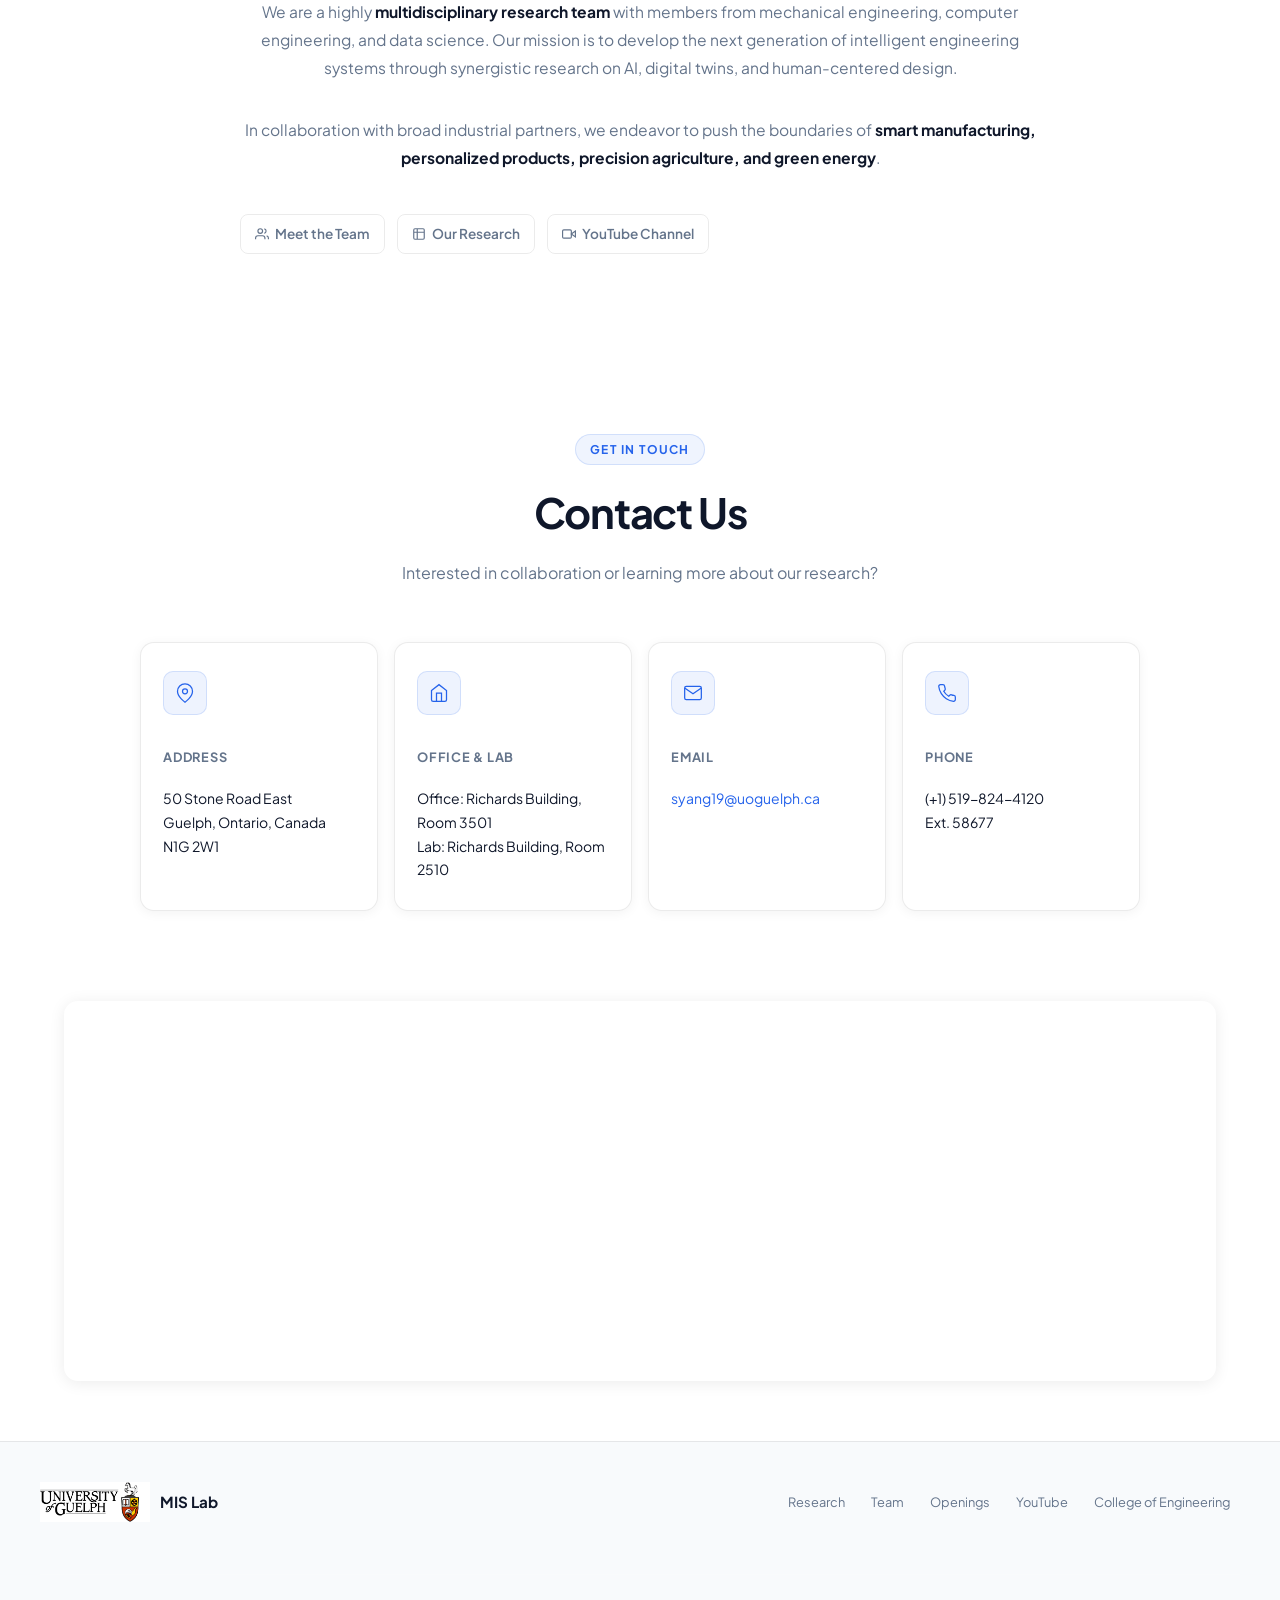
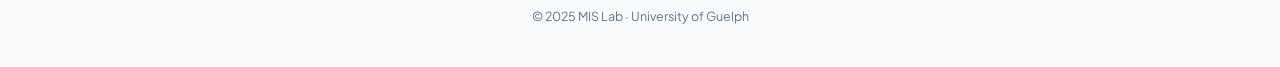
==== commit c69e79bc: "update" ====
--- a/index.html
+++ b/index.html
@@ -104,9 +104,37 @@
         background: linear-gradient(
           to bottom,
           rgba(0, 0, 0, 0.08) 0%,
-          rgba(0, 0, 0, 0.28) 70%,
+          rgba(0, 0, 0, 0.45) 70%,
           rgba(255, 255, 255, 0.55) 100%
         );
+      }
+      .site-banner__text {
+        position: absolute;
+        inset: 0;
+        display: flex;
+        flex-direction: column;
+        align-items: center;
+        justify-content: center;
+        text-align: center;
+        padding: 0 24px;
+        z-index: 2;
+      }
+      .site-banner__headline {
+        font-size: clamp(2rem, 5vw, 3.6rem);
+        font-weight: 700;
+        color: #ffffff;
+        letter-spacing: -0.03em;
+        line-height: 1.2;
+        text-shadow: 0 2px 20px rgba(0,0,0,0.4);
+        margin-bottom: 16px;
+      }
+      .site-banner__subline {
+        font-size: clamp(0.85rem, 1.8vw, 1.1rem);
+        font-weight: 500;
+        color: rgba(255,255,255,0.88);
+        letter-spacing: 0.06em;
+        text-transform: uppercase;
+        text-shadow: 0 1px 10px rgba(0,0,0,0.5);
       }
       /* iOS / mobile: background-attachment:fixed not supported */
       @media (max-width: 768px) {
@@ -465,6 +493,10 @@
     <!-- ── PARALLAX BANNER ──────────────────────────────────────── -->
     <div class="site-banner" id="site-banner">
       <div class="site-banner__overlay"></div>
+      <div class="site-banner__text">
+        <div class="site-banner__headline">Intelligent Systems for a Smarter World</div>
+        <div class="site-banner__subline">AI &nbsp;·&nbsp; Digital Twins &nbsp;·&nbsp; Smart Manufacturing &nbsp;·&nbsp; Precision Agriculture &nbsp;·&nbsp; Green Energy</div>
+      </div>
     </div>
 
     <!-- ── HERO ─────────────────────────────────────────────────── -->
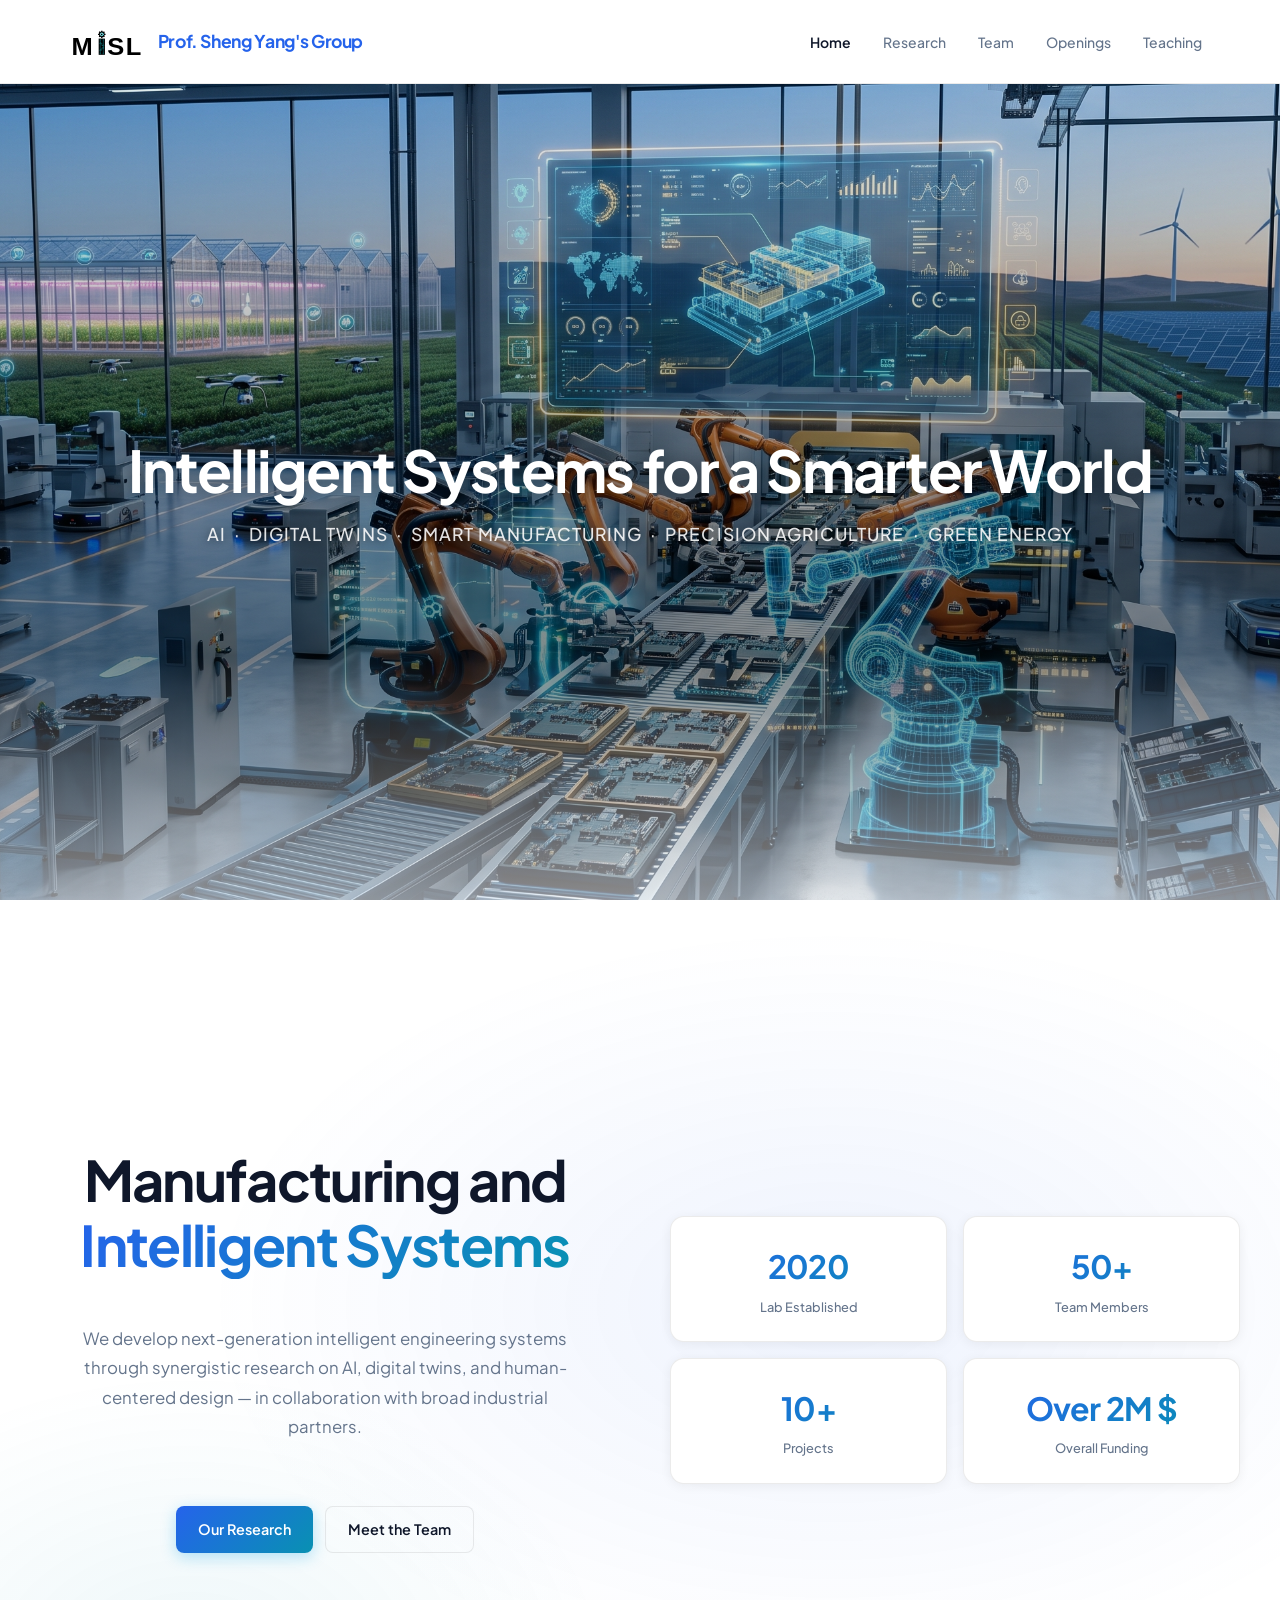
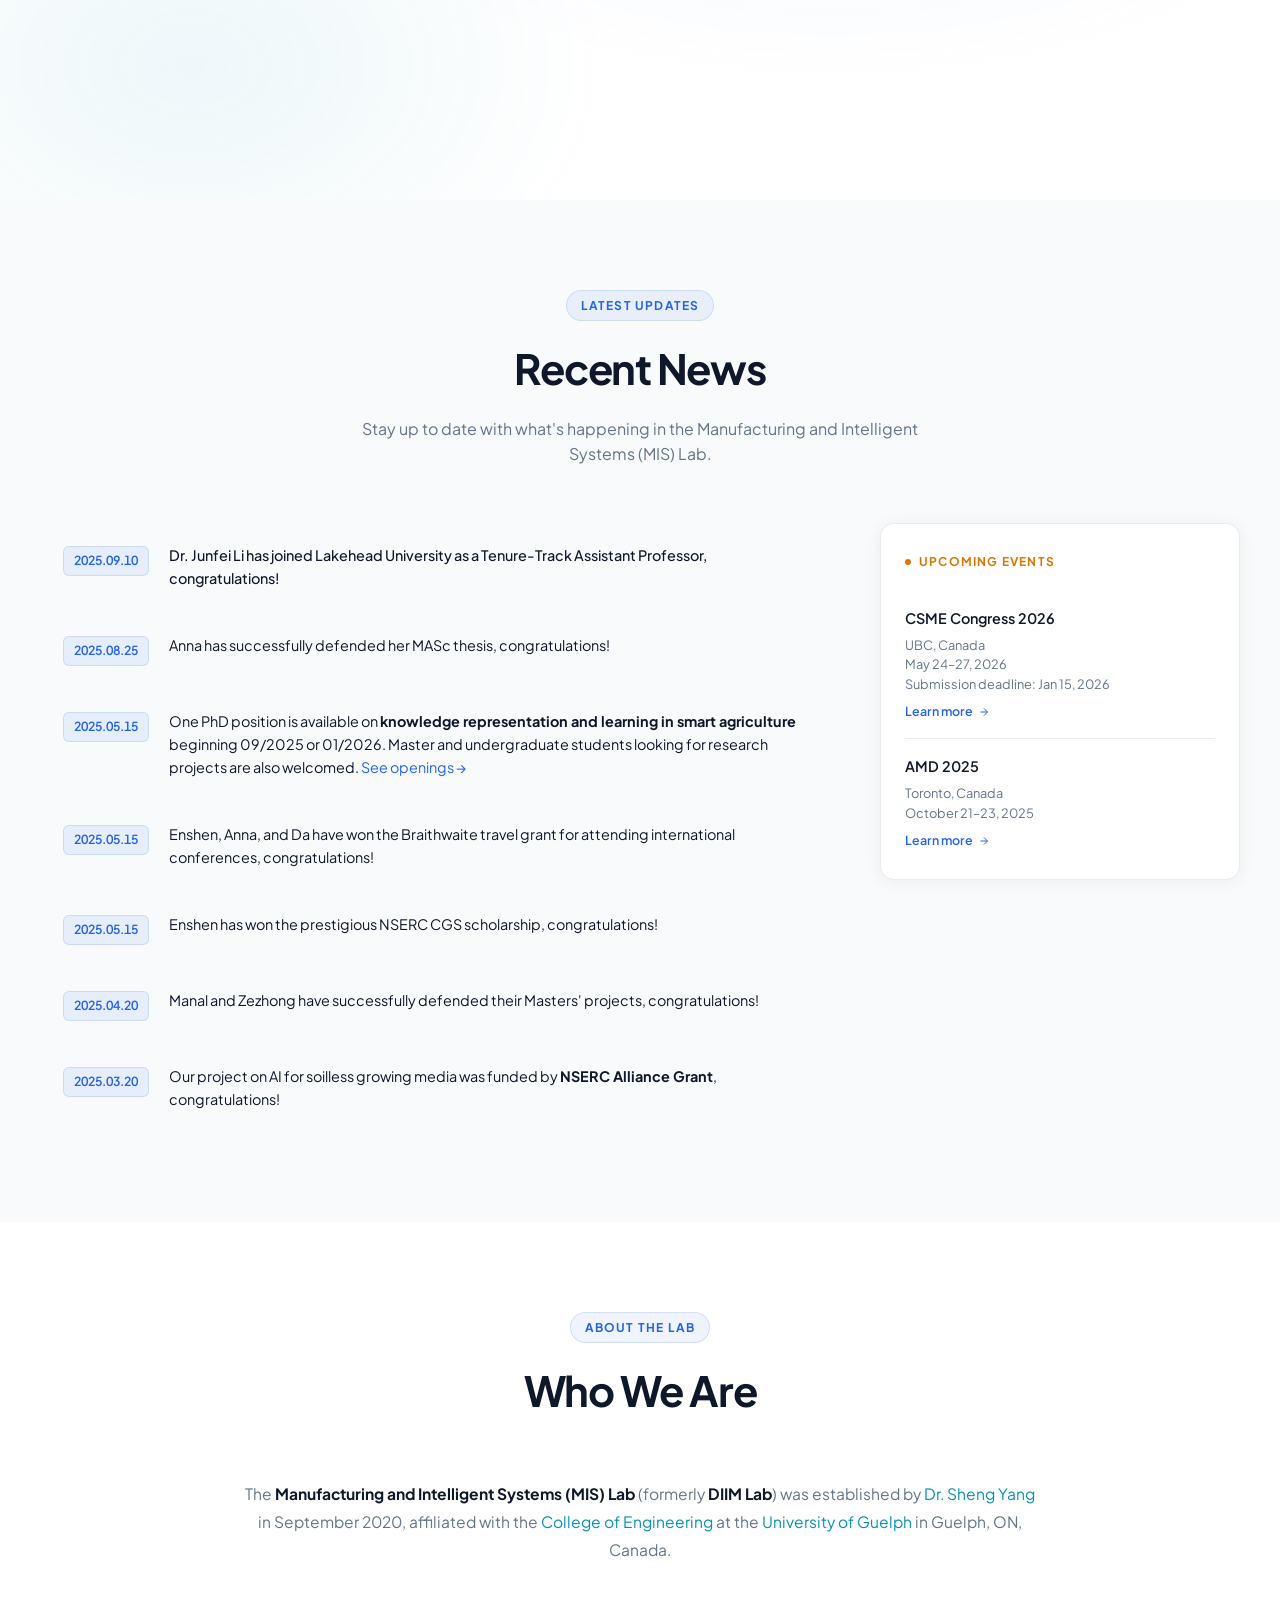
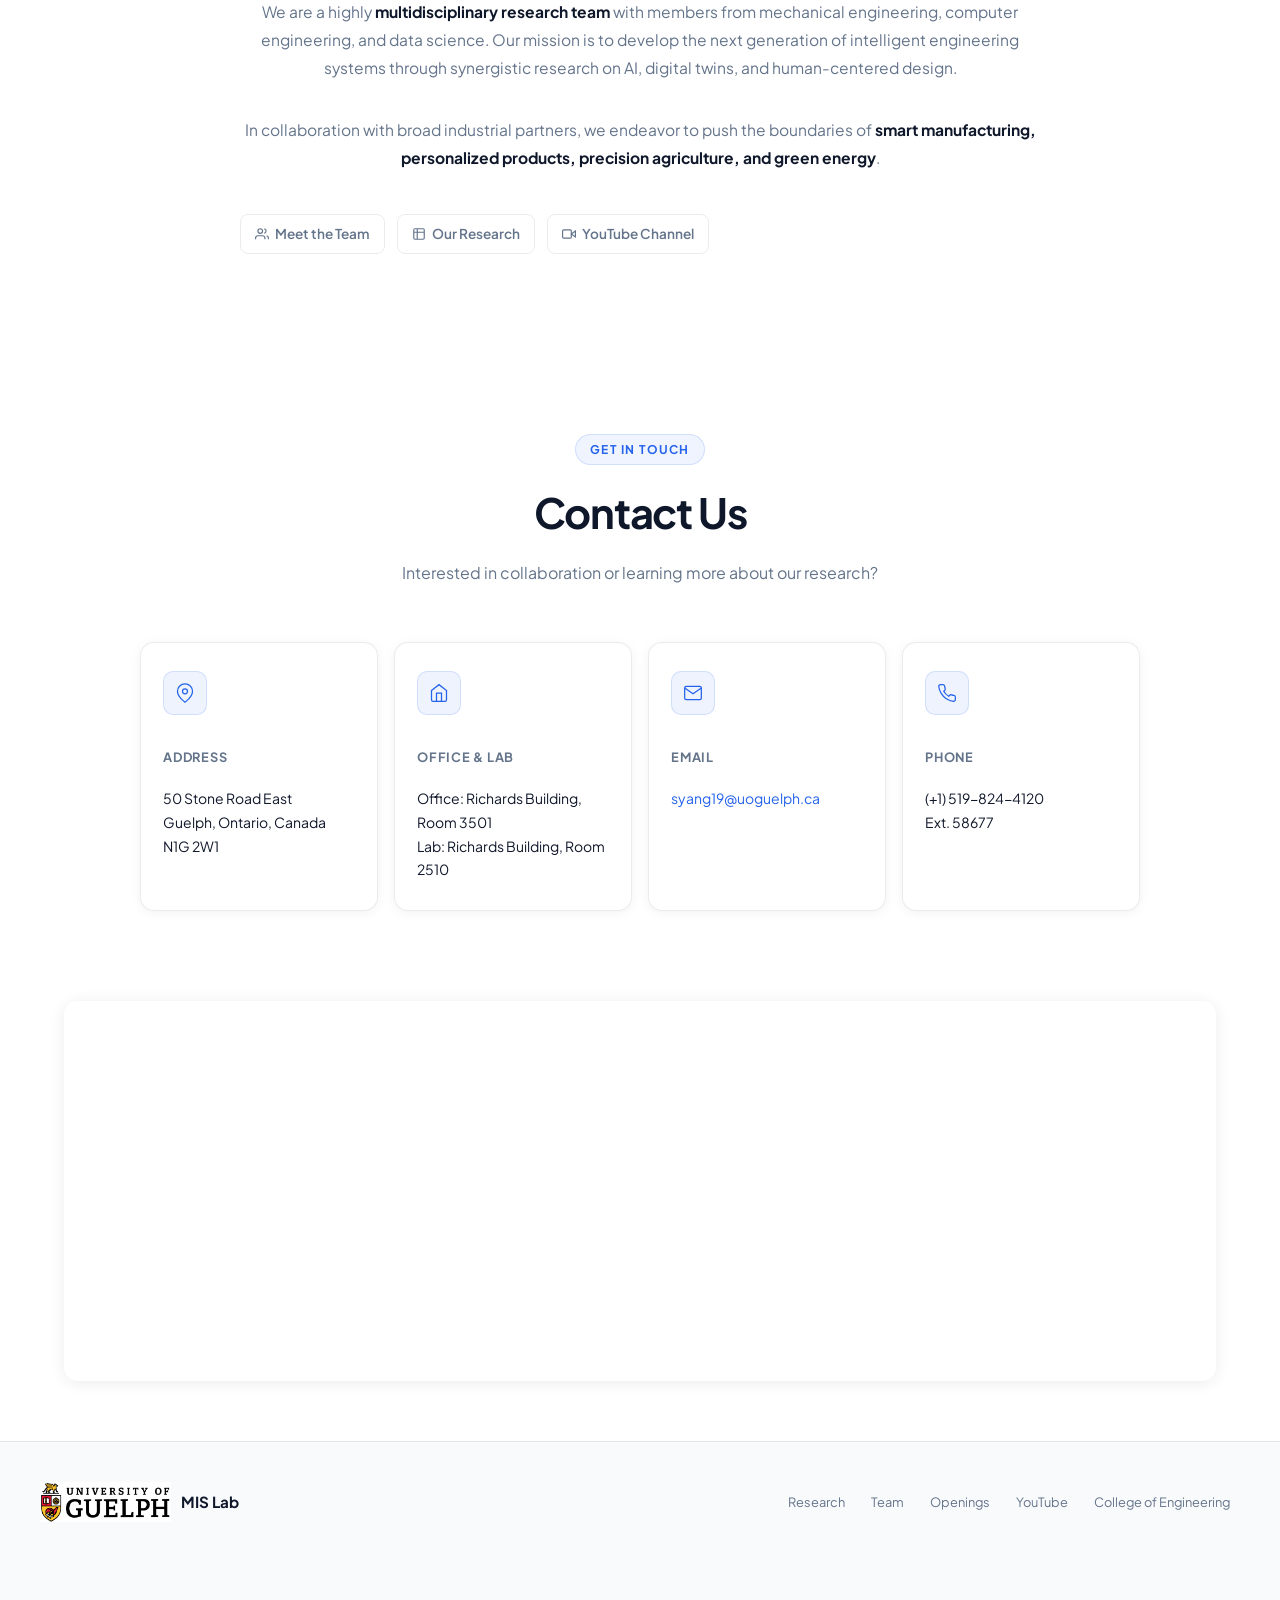
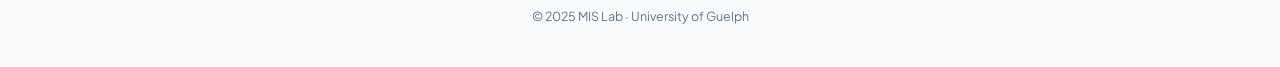
==== commit 3345a5a5: "update" ====
--- a/index.html
+++ b/index.html
@@ -474,7 +474,7 @@
       <div class="nav__container">
         <a href="./" class="nav__logo">
           <img src="MISL_black_transparent_simple_pcb_true_mirror_wordmark_only.svg" class="nav__logo-img" alt="MIS Lab logo" />
-          <span style="color: var(--color-accent);">MISL Prof. Sheng Yang's Group</span>
+          <span style="color: var(--color-accent);">Prof. Sheng Yang's Group</span>
         </a>
         <button class="nav__toggle" aria-label="Toggle navigation" aria-expanded="false">
           <span></span><span></span><span></span>
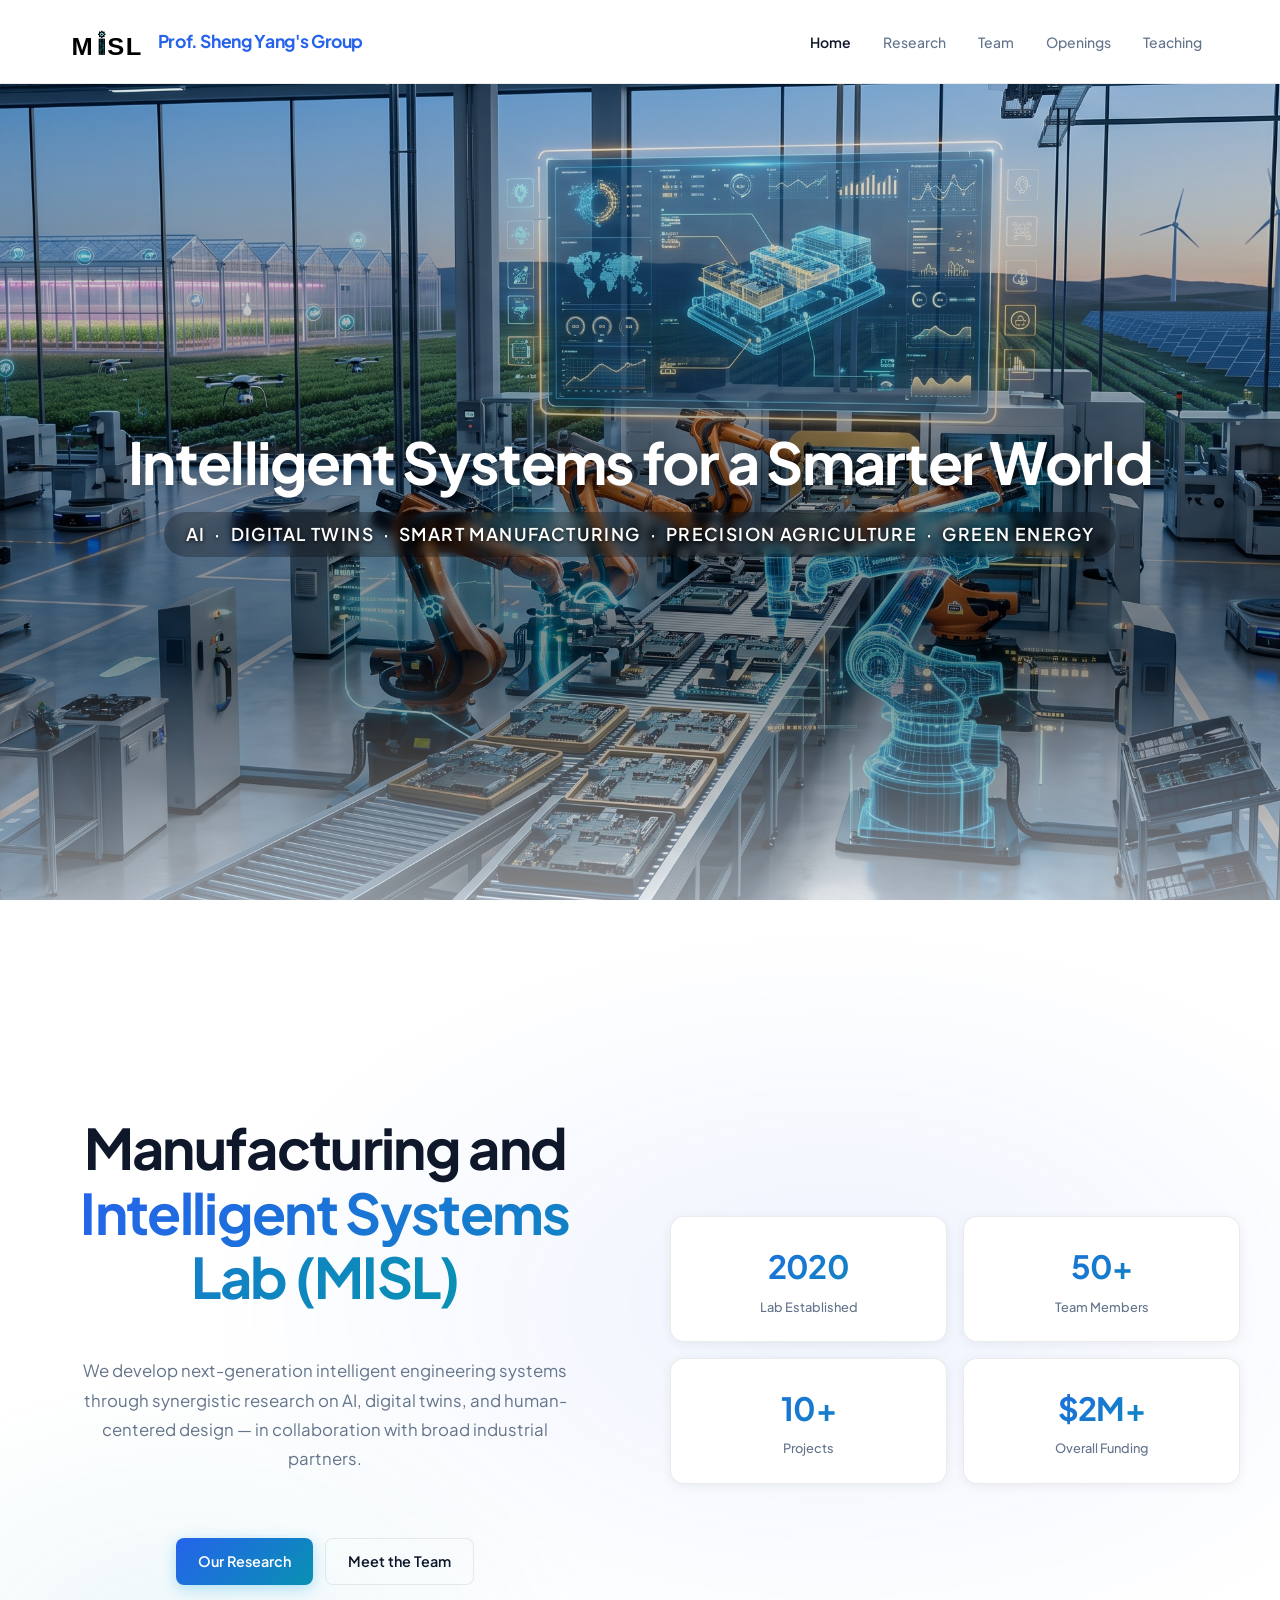
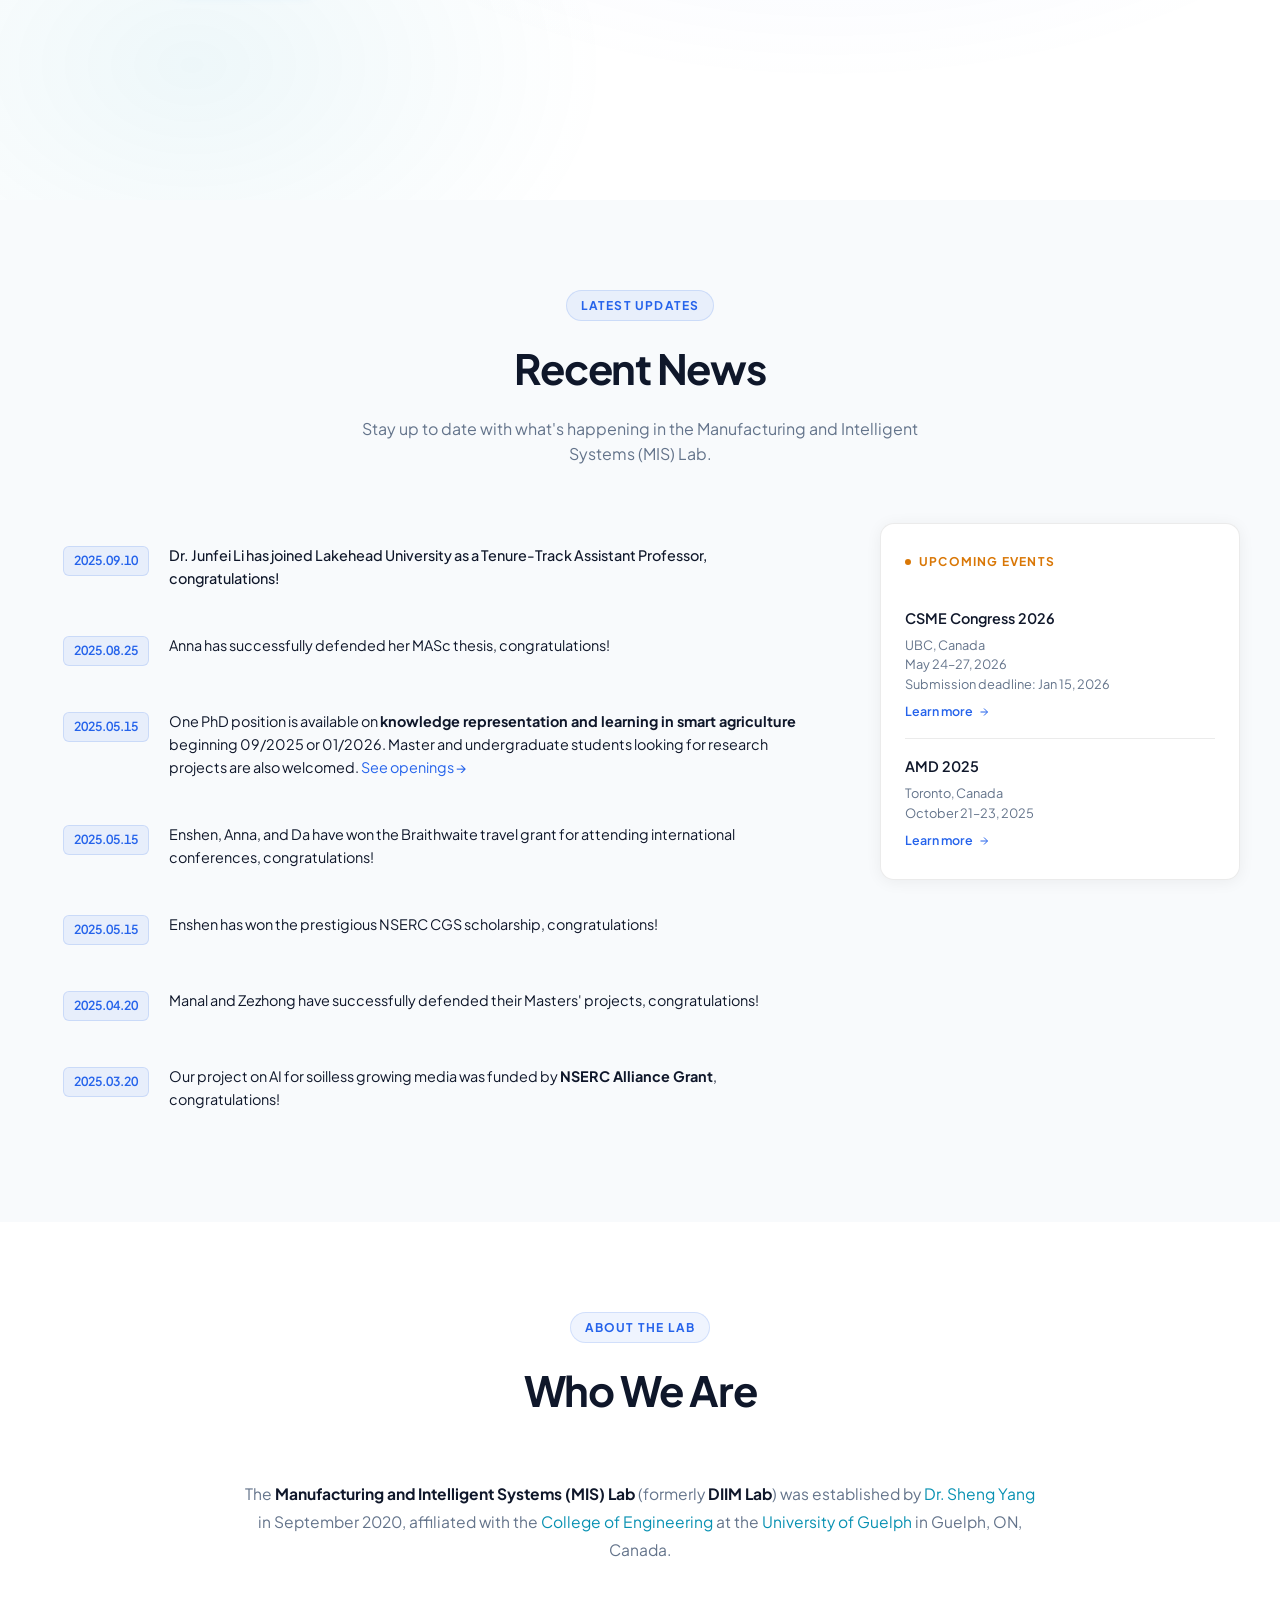
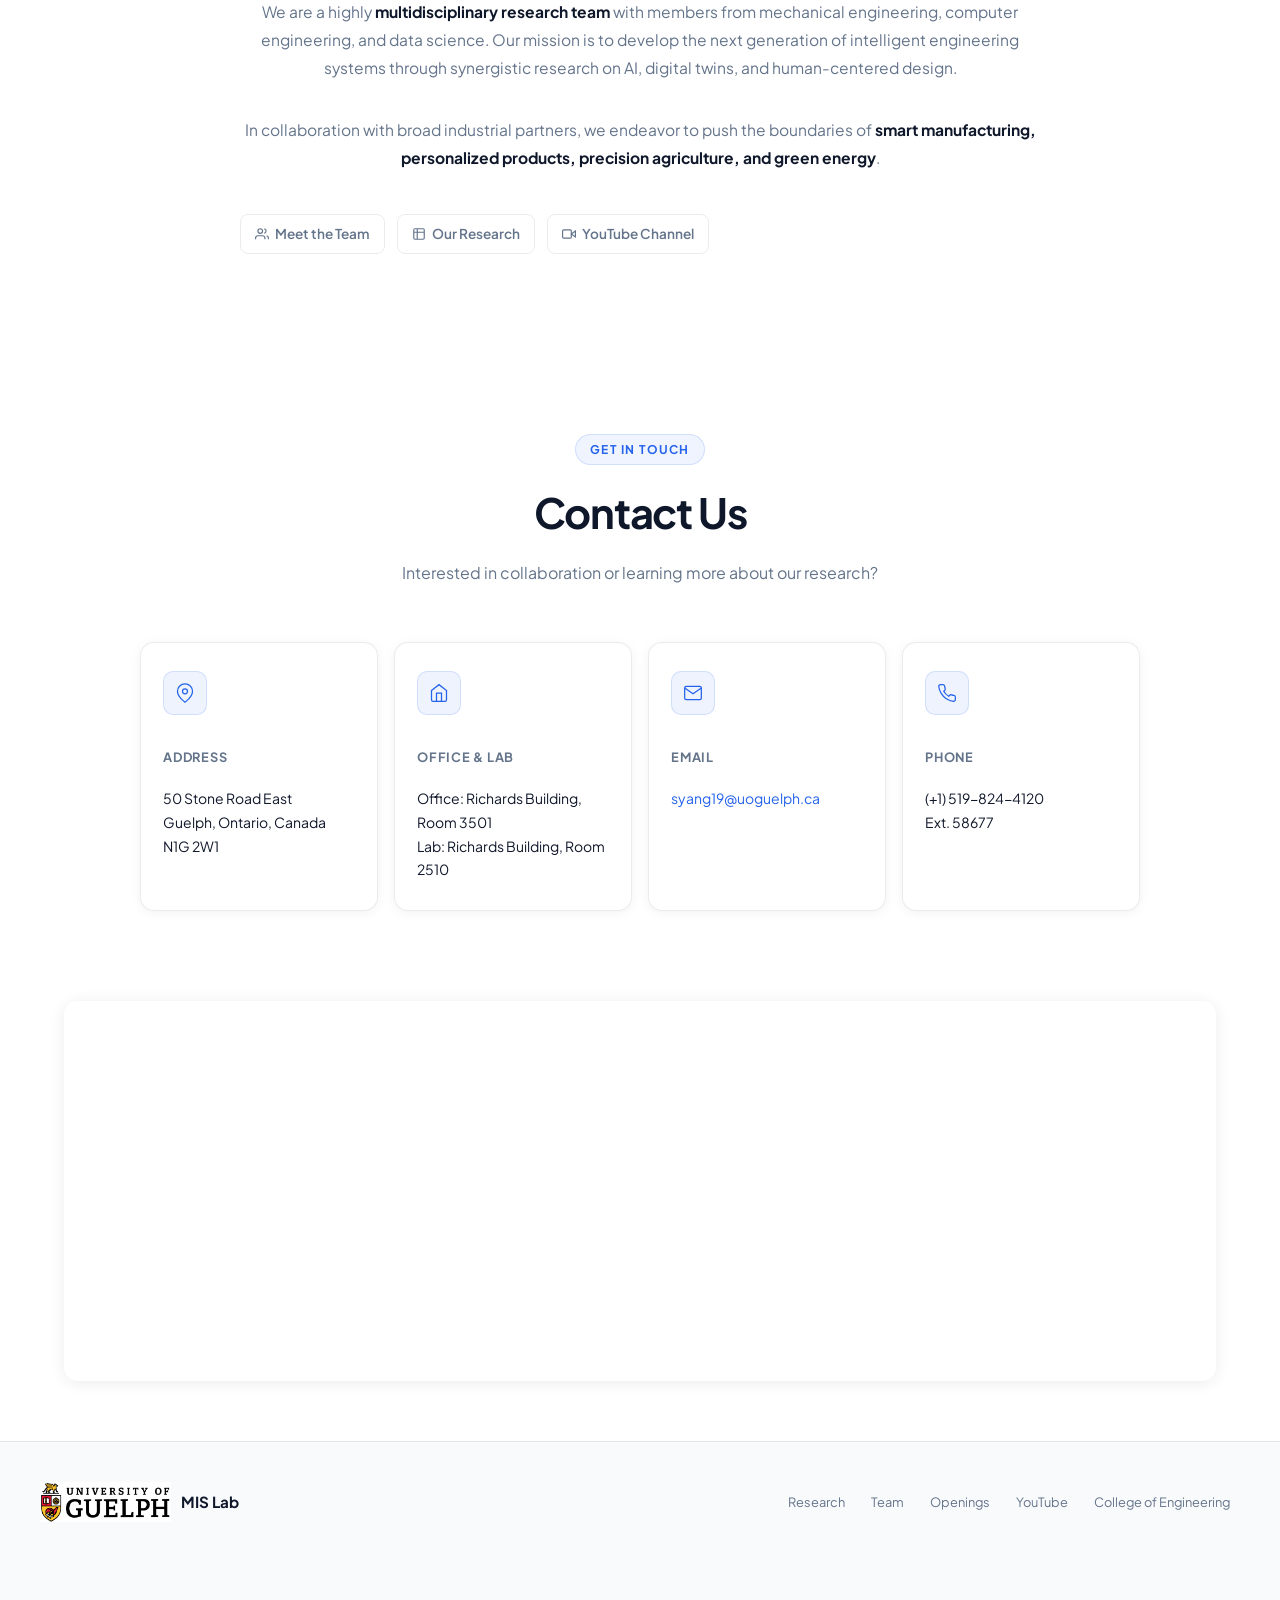
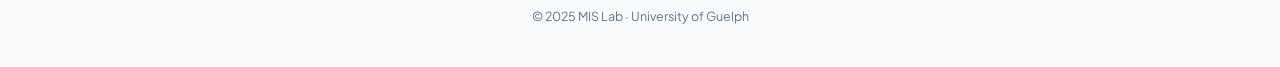
==== commit 145fb1f4: "update" ====
--- a/index.html
+++ b/index.html
@@ -57,8 +57,9 @@
       .nav__logo {
         display: flex; align-items: center; gap: 10px;
         font-weight: 700; font-size: 1.1rem; letter-spacing: -0.02em;
-        color: var(--color-text);
-      }
+        color: var(--color-text); line-height: 1;
+      }
+      .nav__logo span { line-height: 1; align-self: center; }
       .nav__logo-icon {
         width: 34px; height: 34px;
         background: linear-gradient(135deg, var(--color-accent), var(--color-accent-2));
@@ -70,6 +71,7 @@
       .nav__logo-img {
         height: 36px; width: auto;
         object-fit: contain; flex-shrink: 0;
+        align-self: center; display: block;
       }
       .nav__links {
         display: flex; align-items: center; gap: 4px; list-style: none;
@@ -130,11 +132,15 @@
       }
       .site-banner__subline {
         font-size: clamp(0.85rem, 1.8vw, 1.1rem);
-        font-weight: 500;
-        color: rgba(255,255,255,0.88);
-        letter-spacing: 0.06em;
+        font-weight: 600;
+        color: #ffffff;
+        letter-spacing: 0.08em;
         text-transform: uppercase;
-        text-shadow: 0 1px 10px rgba(0,0,0,0.5);
+        text-shadow: 0 1px 4px rgba(0,0,0,0.9), 0 2px 24px rgba(0,0,0,0.7);
+        background: rgba(0,0,0,0.28);
+        padding: 8px 22px;
+        border-radius: 100px;
+        backdrop-filter: blur(4px);
       }
       /* iOS / mobile: background-attachment:fixed not supported */
       @media (max-width: 768px) {
@@ -509,7 +515,7 @@
           
           <h1 class="hero__title">
             Manufacturing and<br>
-            <span class="gradient-text">Intelligent Systems</span>
+            <span class="gradient-text">Intelligent Systems Lab (MISL)</span>
           </h1>
           <p class="hero__description">
             We develop next-generation intelligent engineering systems through synergistic research on AI,
@@ -535,7 +541,7 @@
             <div class="hero__stat-label">Projects</div>
           </div>
           <div class="hero__stat-card">
-            <div class="hero__stat-value">Over 2M $</div>
+            <div class="hero__stat-value">$2M+</div>
             <div class="hero__stat-label">Overall Funding</div>
           </div>
         </div>
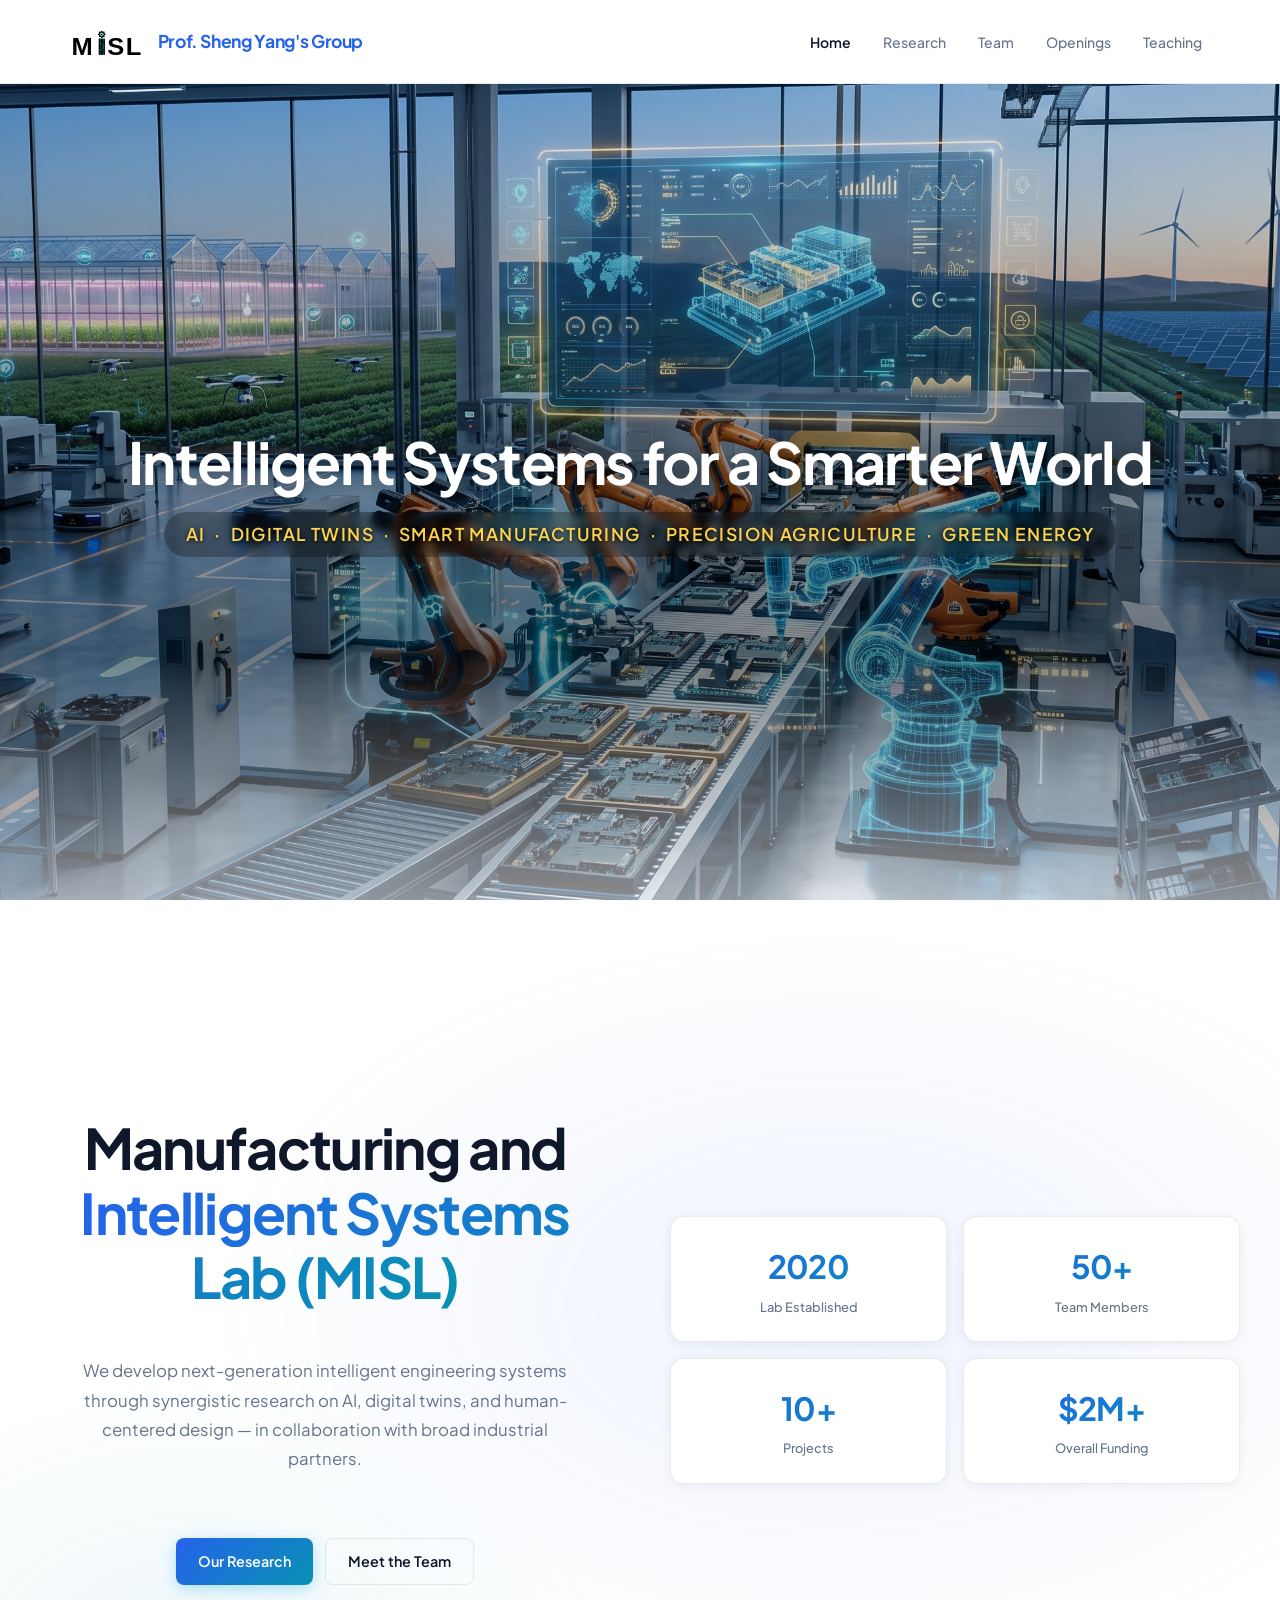
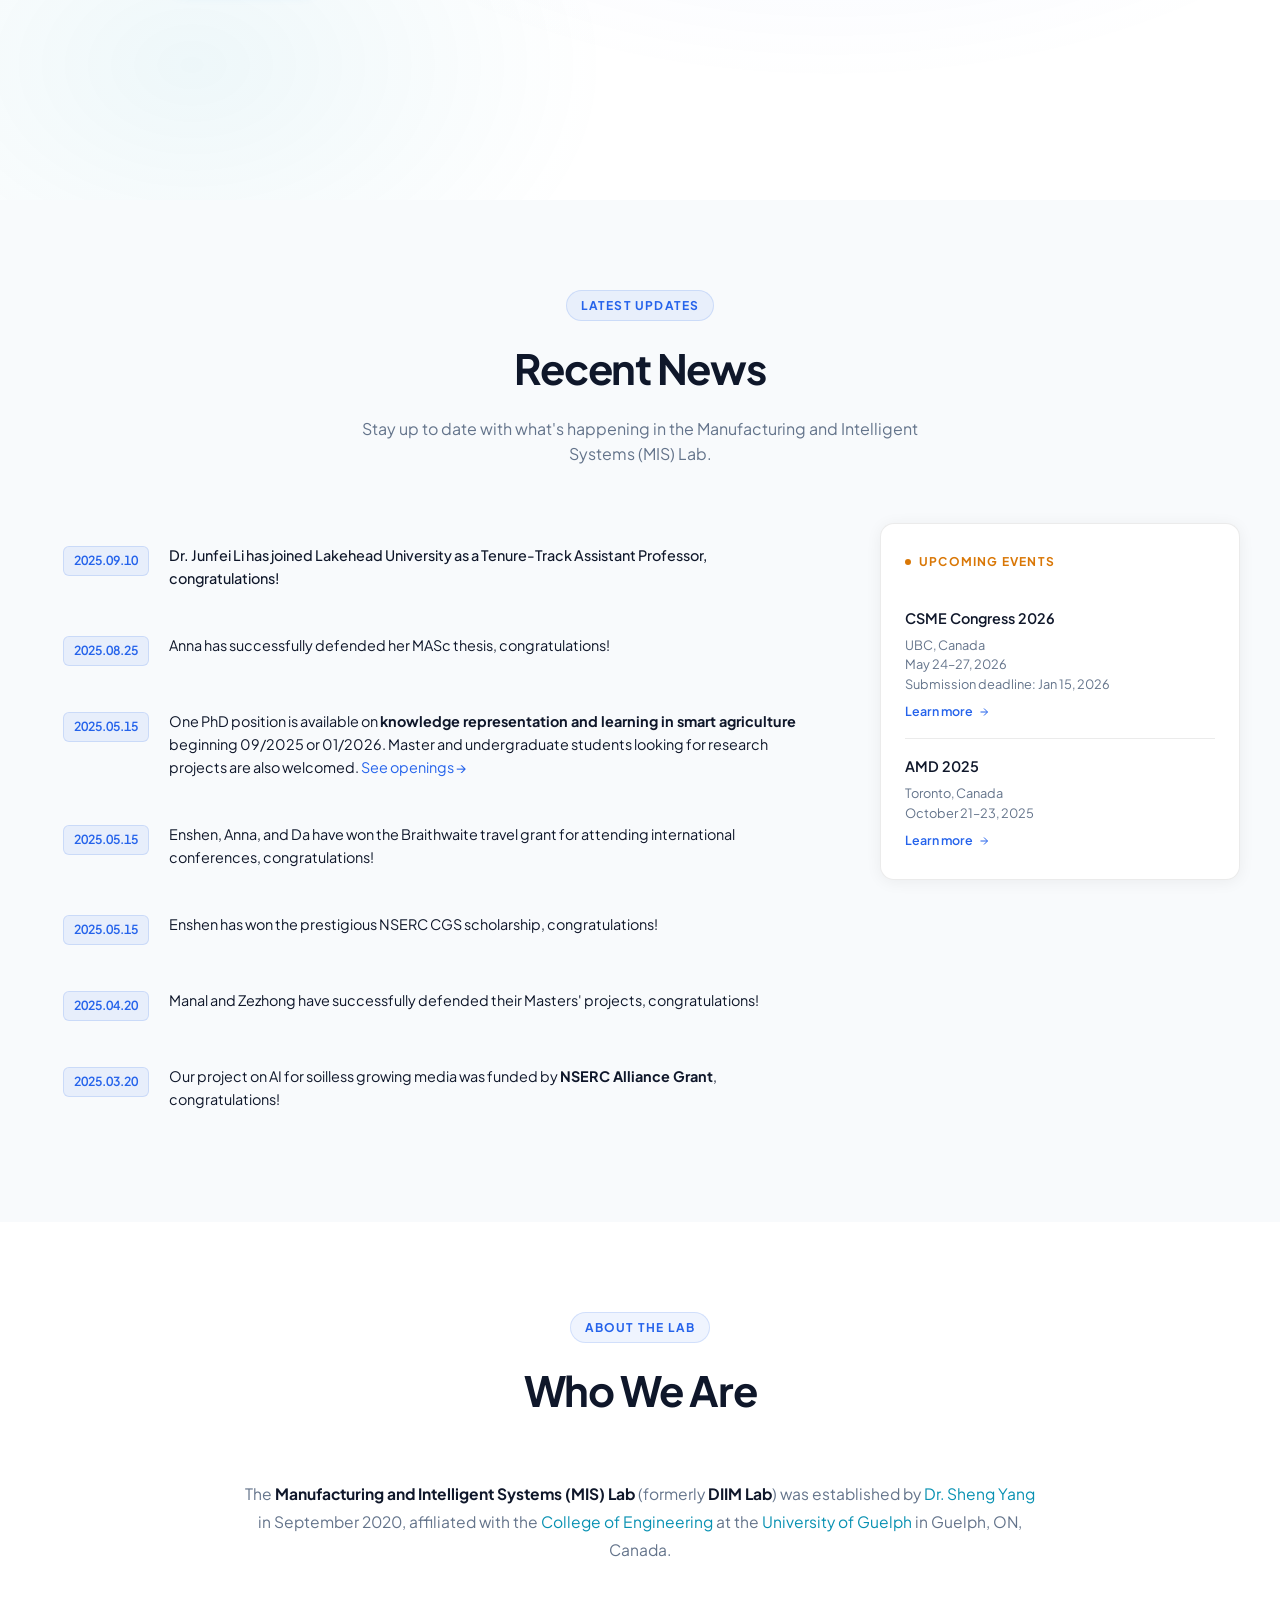
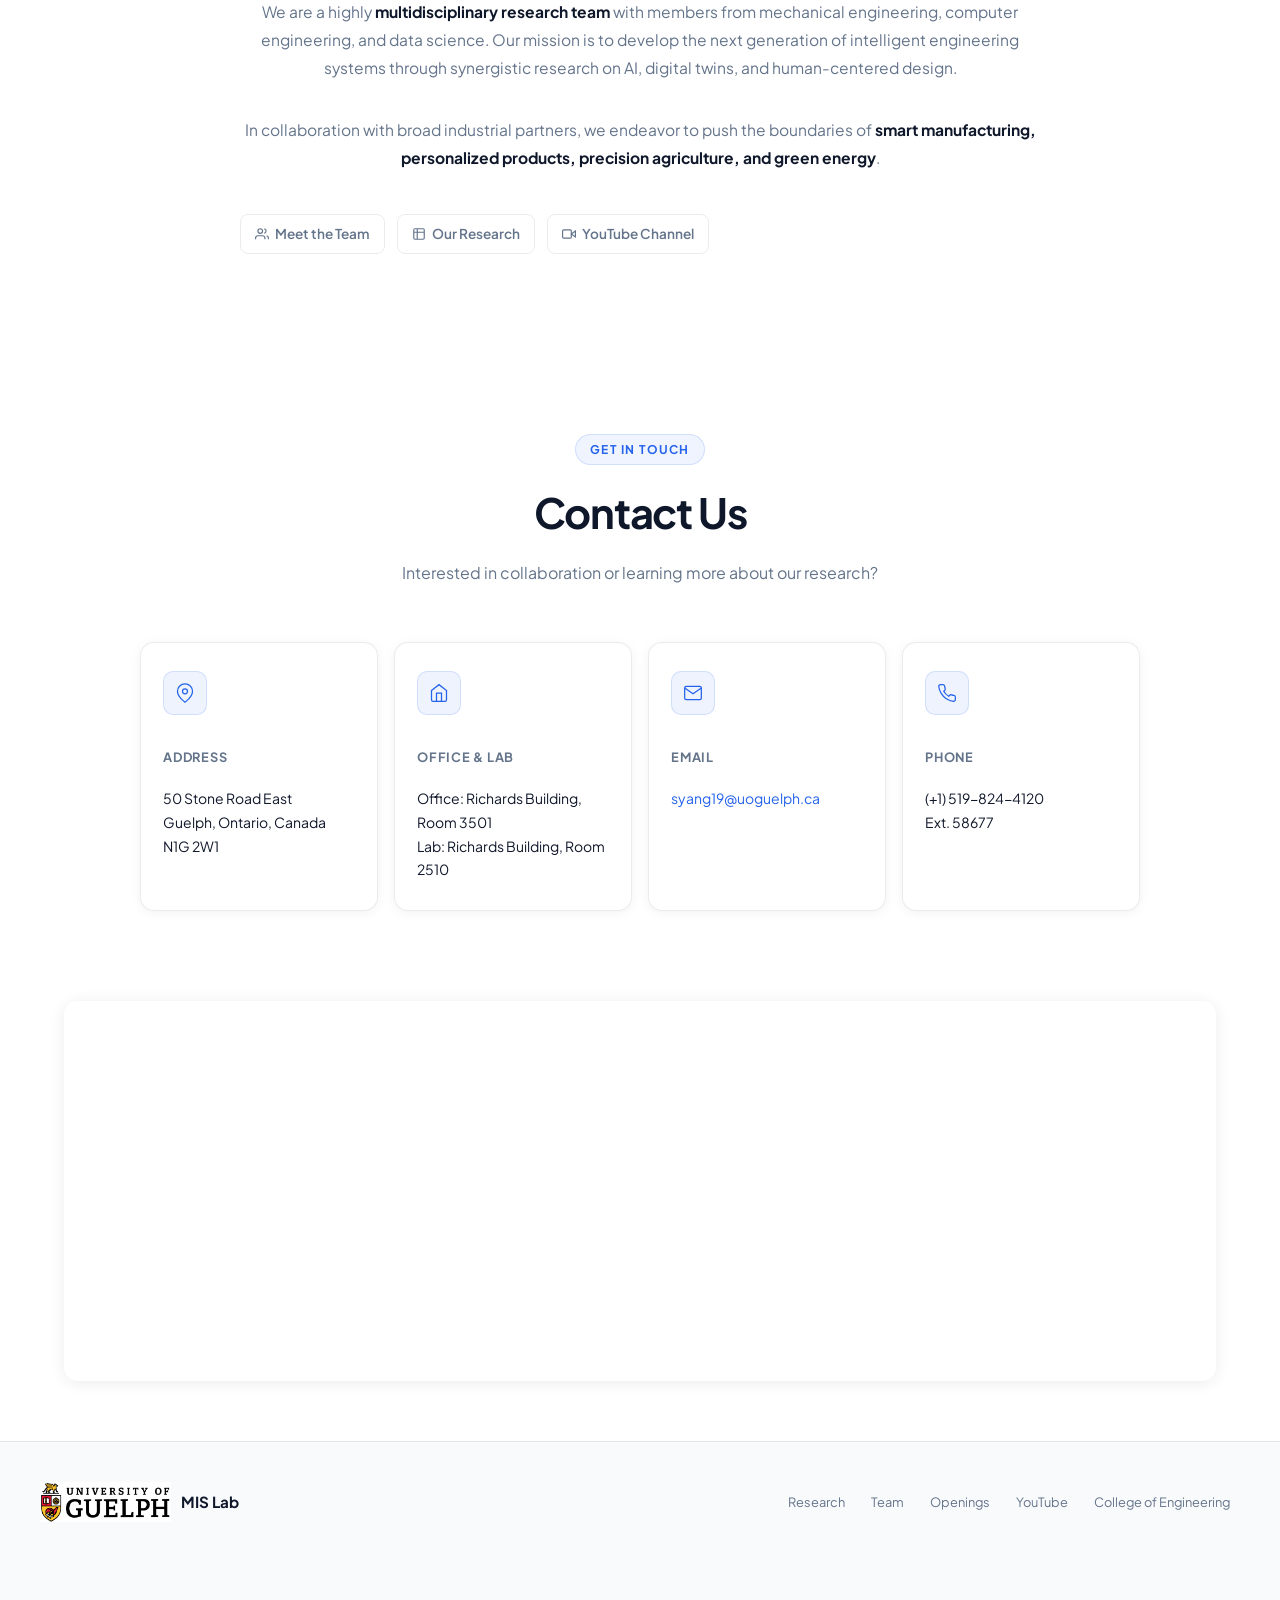
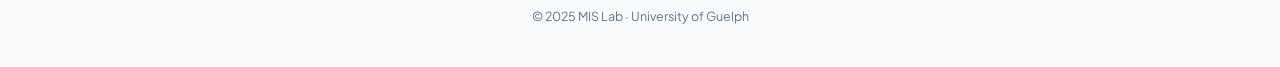
==== commit 8389fe4f: "update" ====
--- a/index.html
+++ b/index.html
@@ -133,7 +133,7 @@
       .site-banner__subline {
         font-size: clamp(0.85rem, 1.8vw, 1.1rem);
         font-weight: 600;
-        color: #ffffff;
+        color: #fcd34d;
         letter-spacing: 0.08em;
         text-transform: uppercase;
         text-shadow: 0 1px 4px rgba(0,0,0,0.9), 0 2px 24px rgba(0,0,0,0.7);
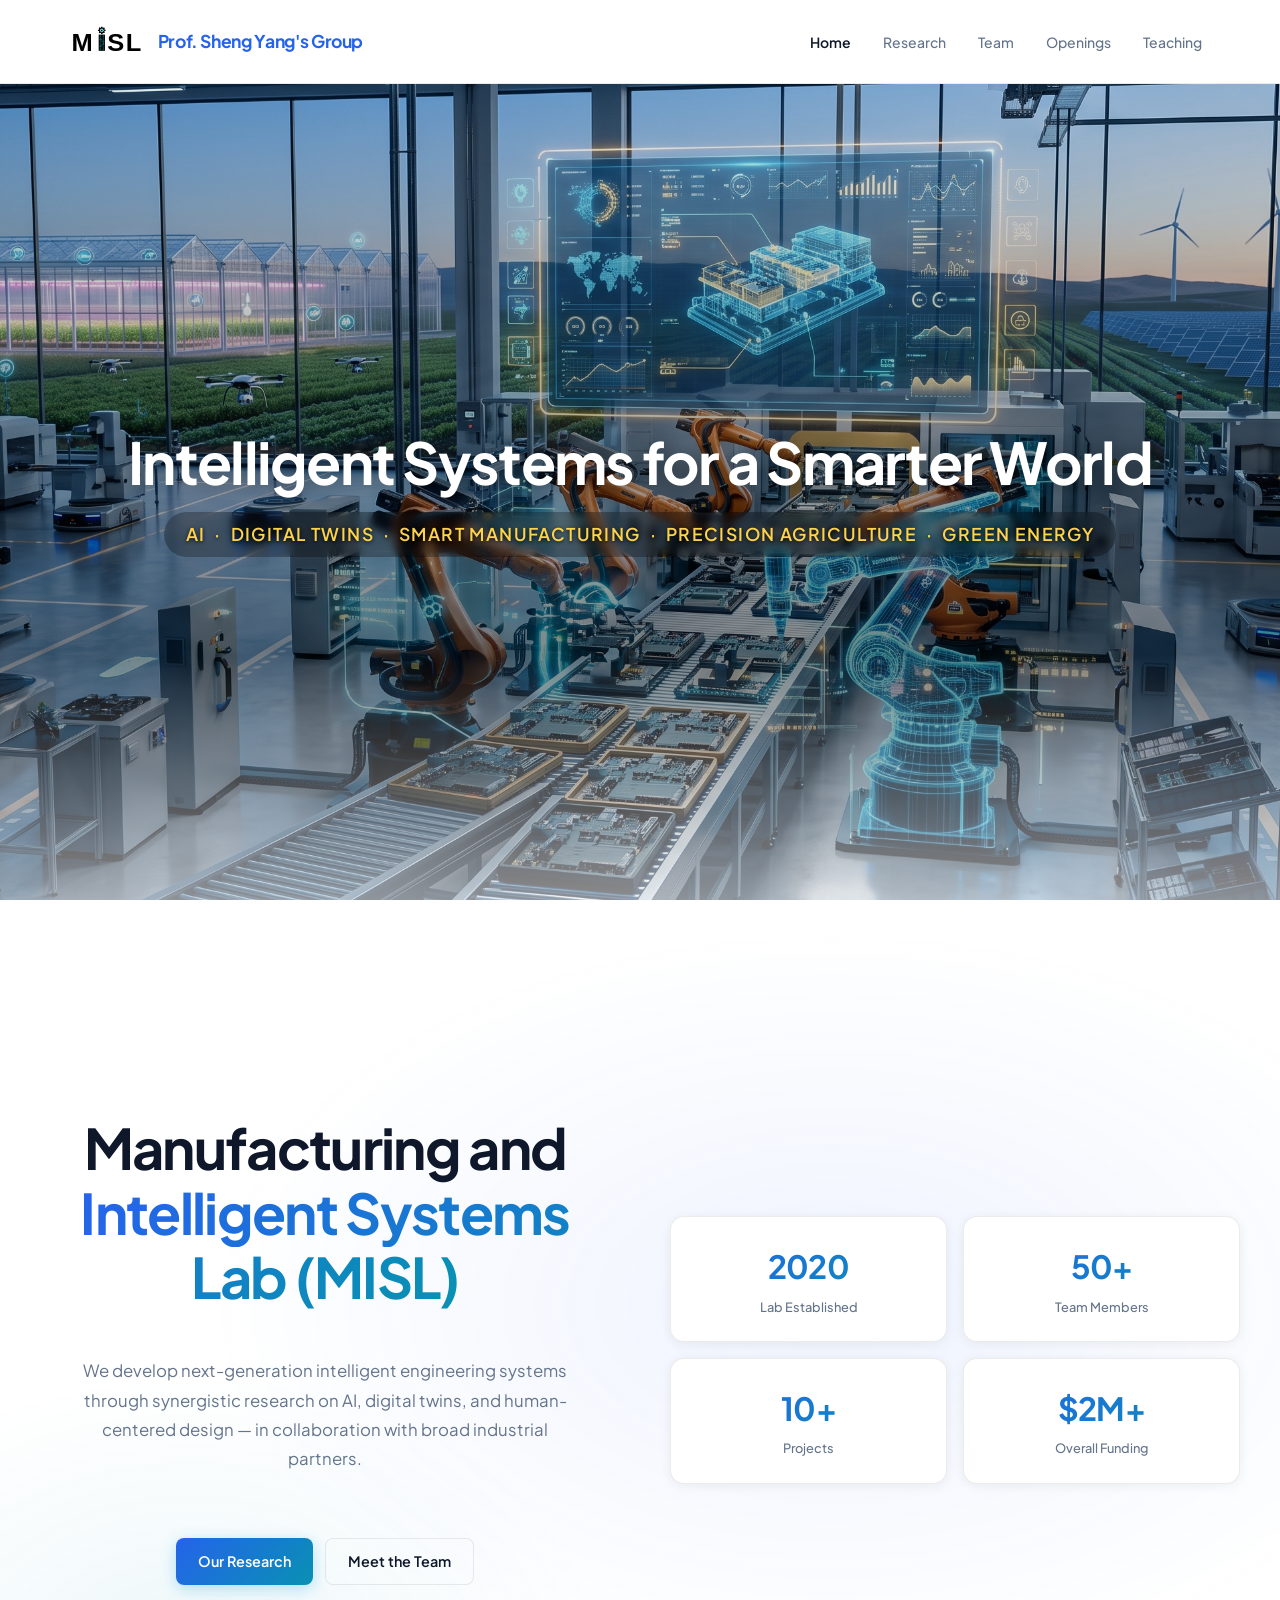
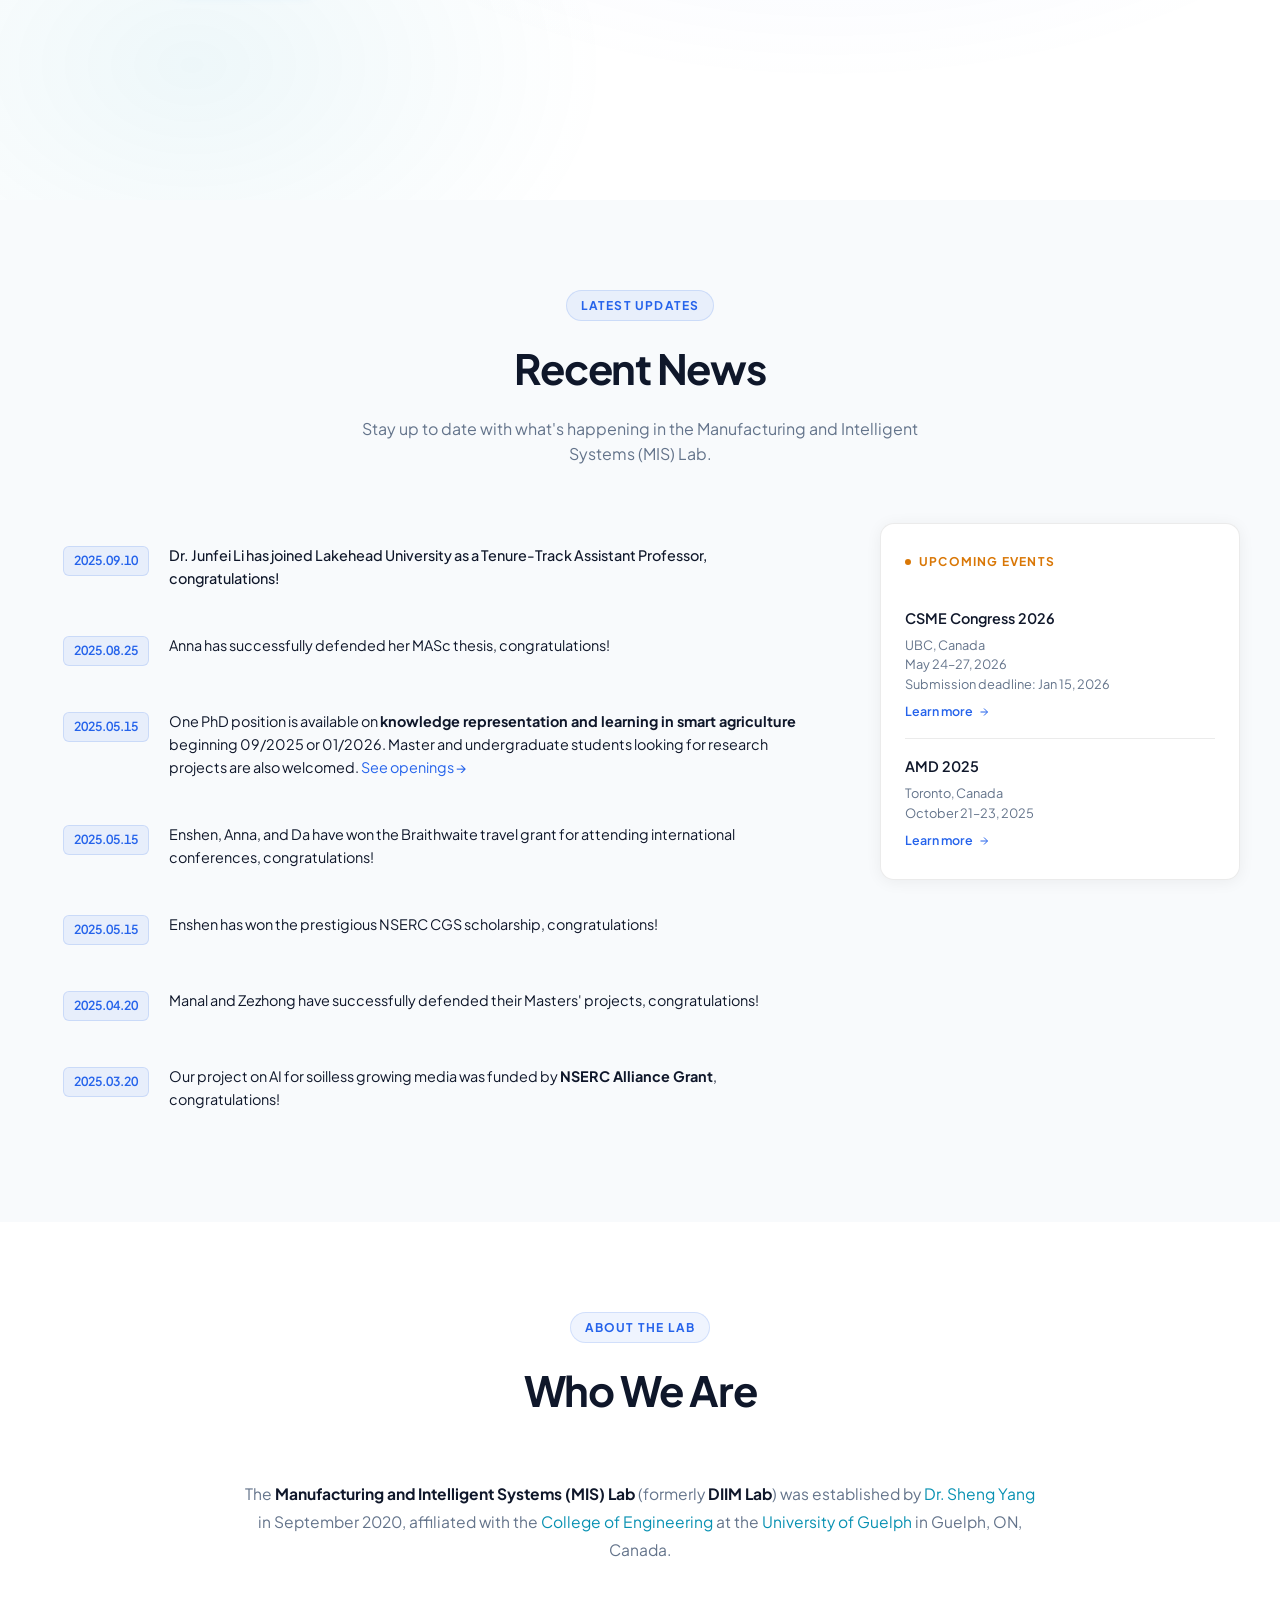
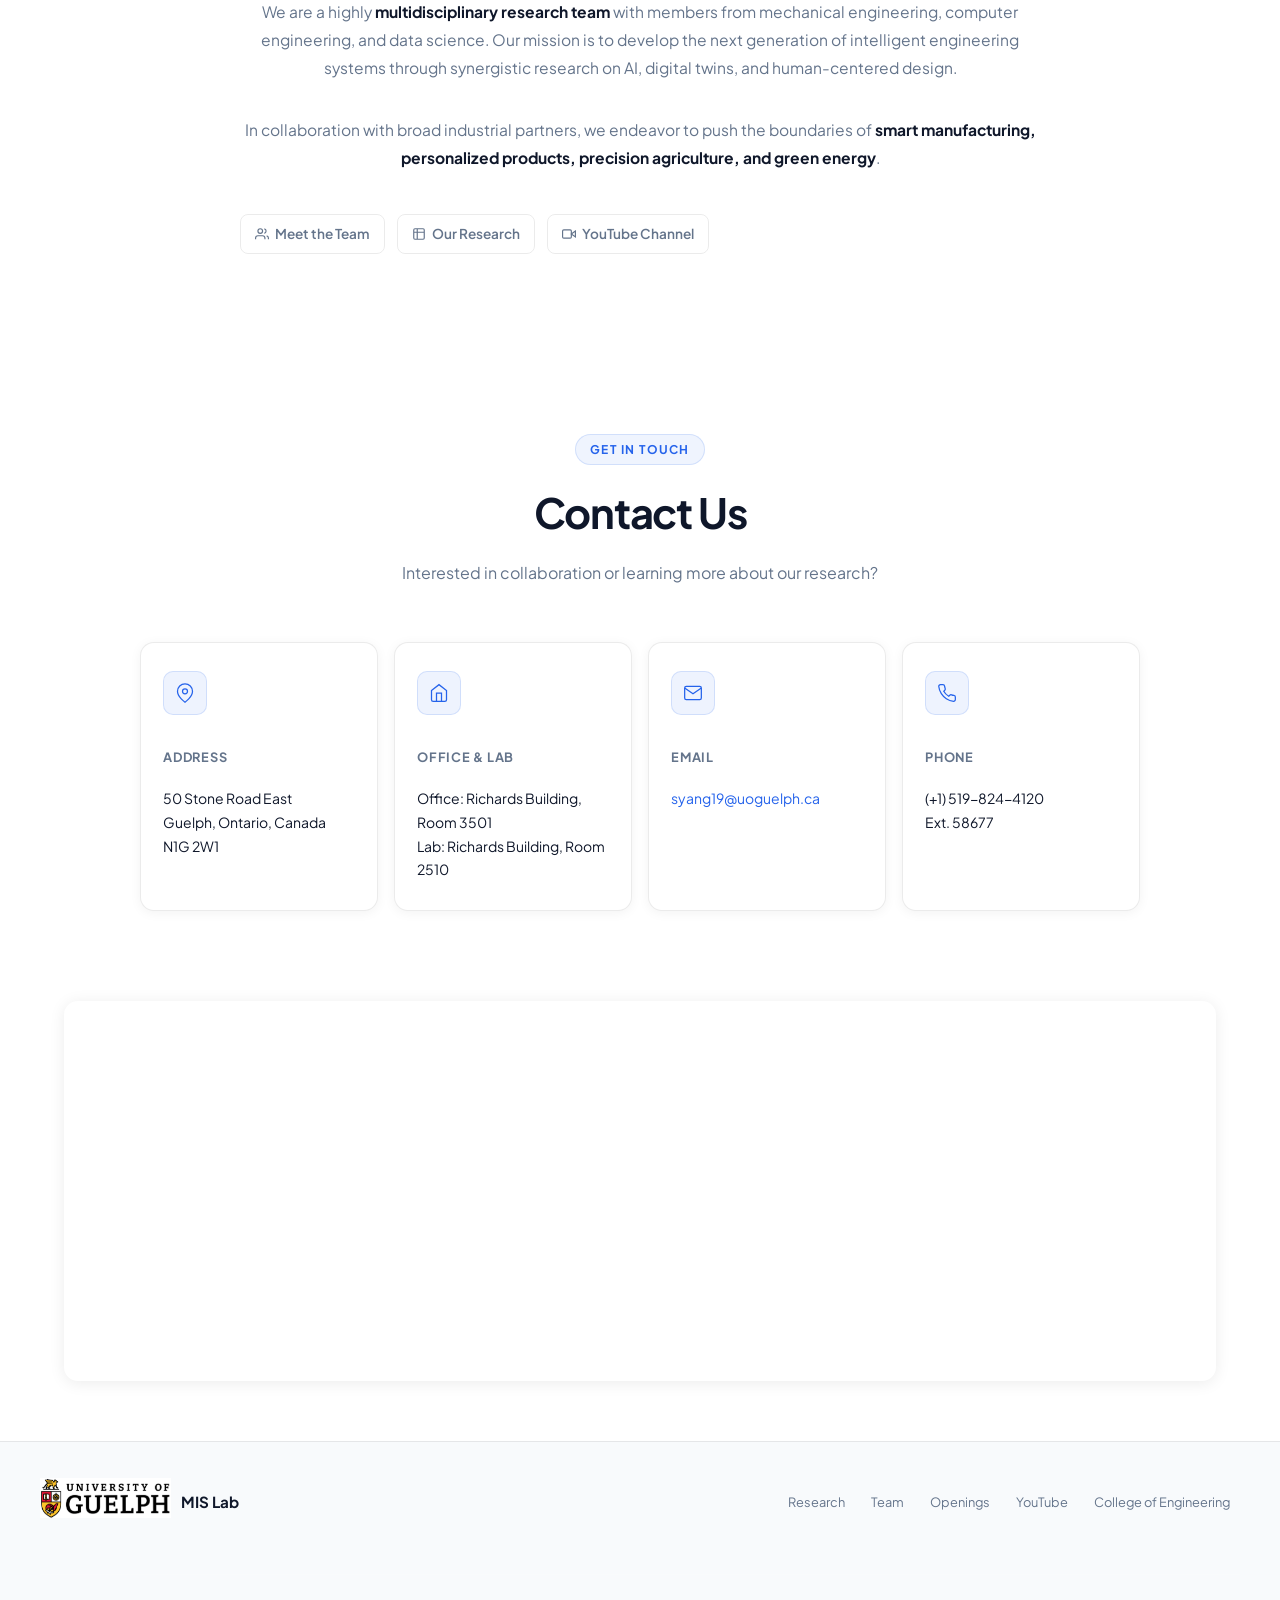
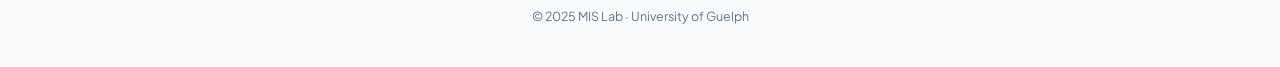
==== commit 92de5c53: "update" ====
--- a/index.html
+++ b/index.html
@@ -72,6 +72,8 @@
         height: 36px; width: auto;
         object-fit: contain; flex-shrink: 0;
         align-self: center; display: block;
+        position: relative;
+        top: -4px;
       }
       .nav__links {
         display: flex; align-items: center; gap: 4px; list-style: none;
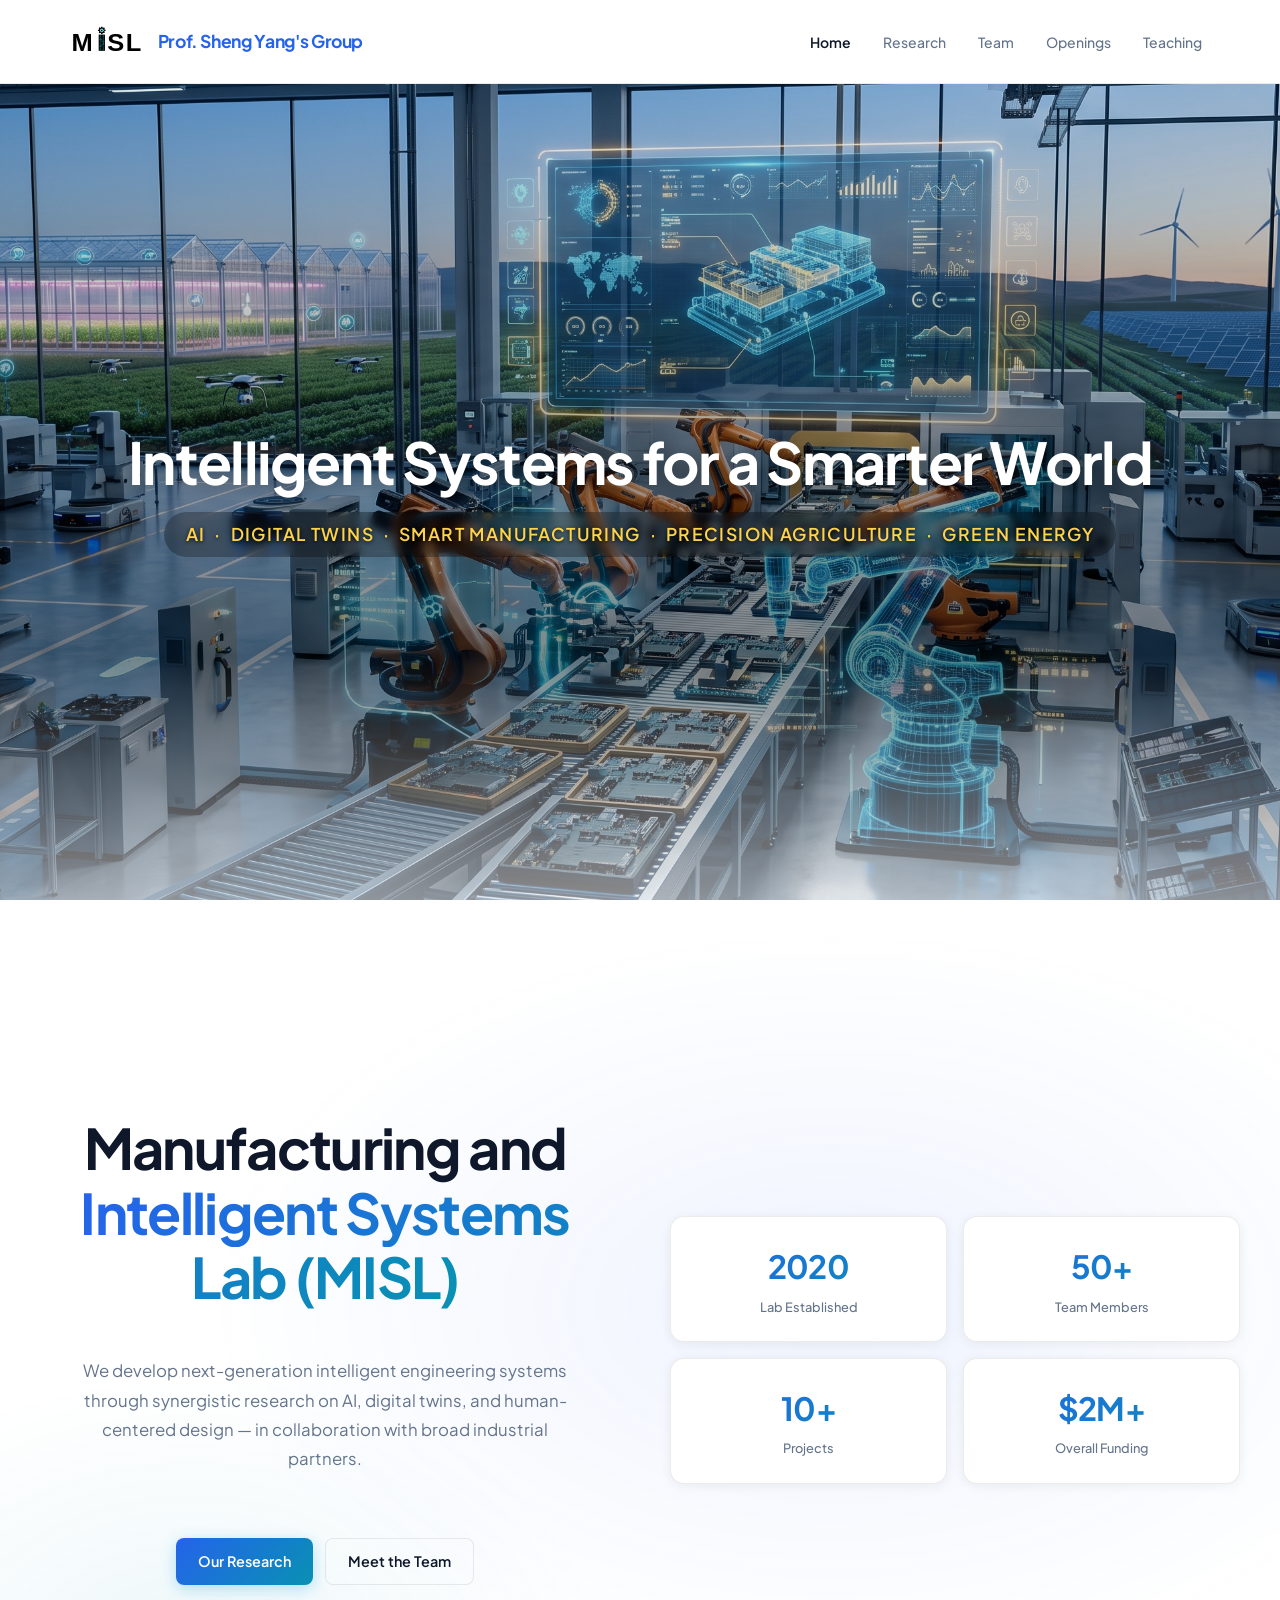
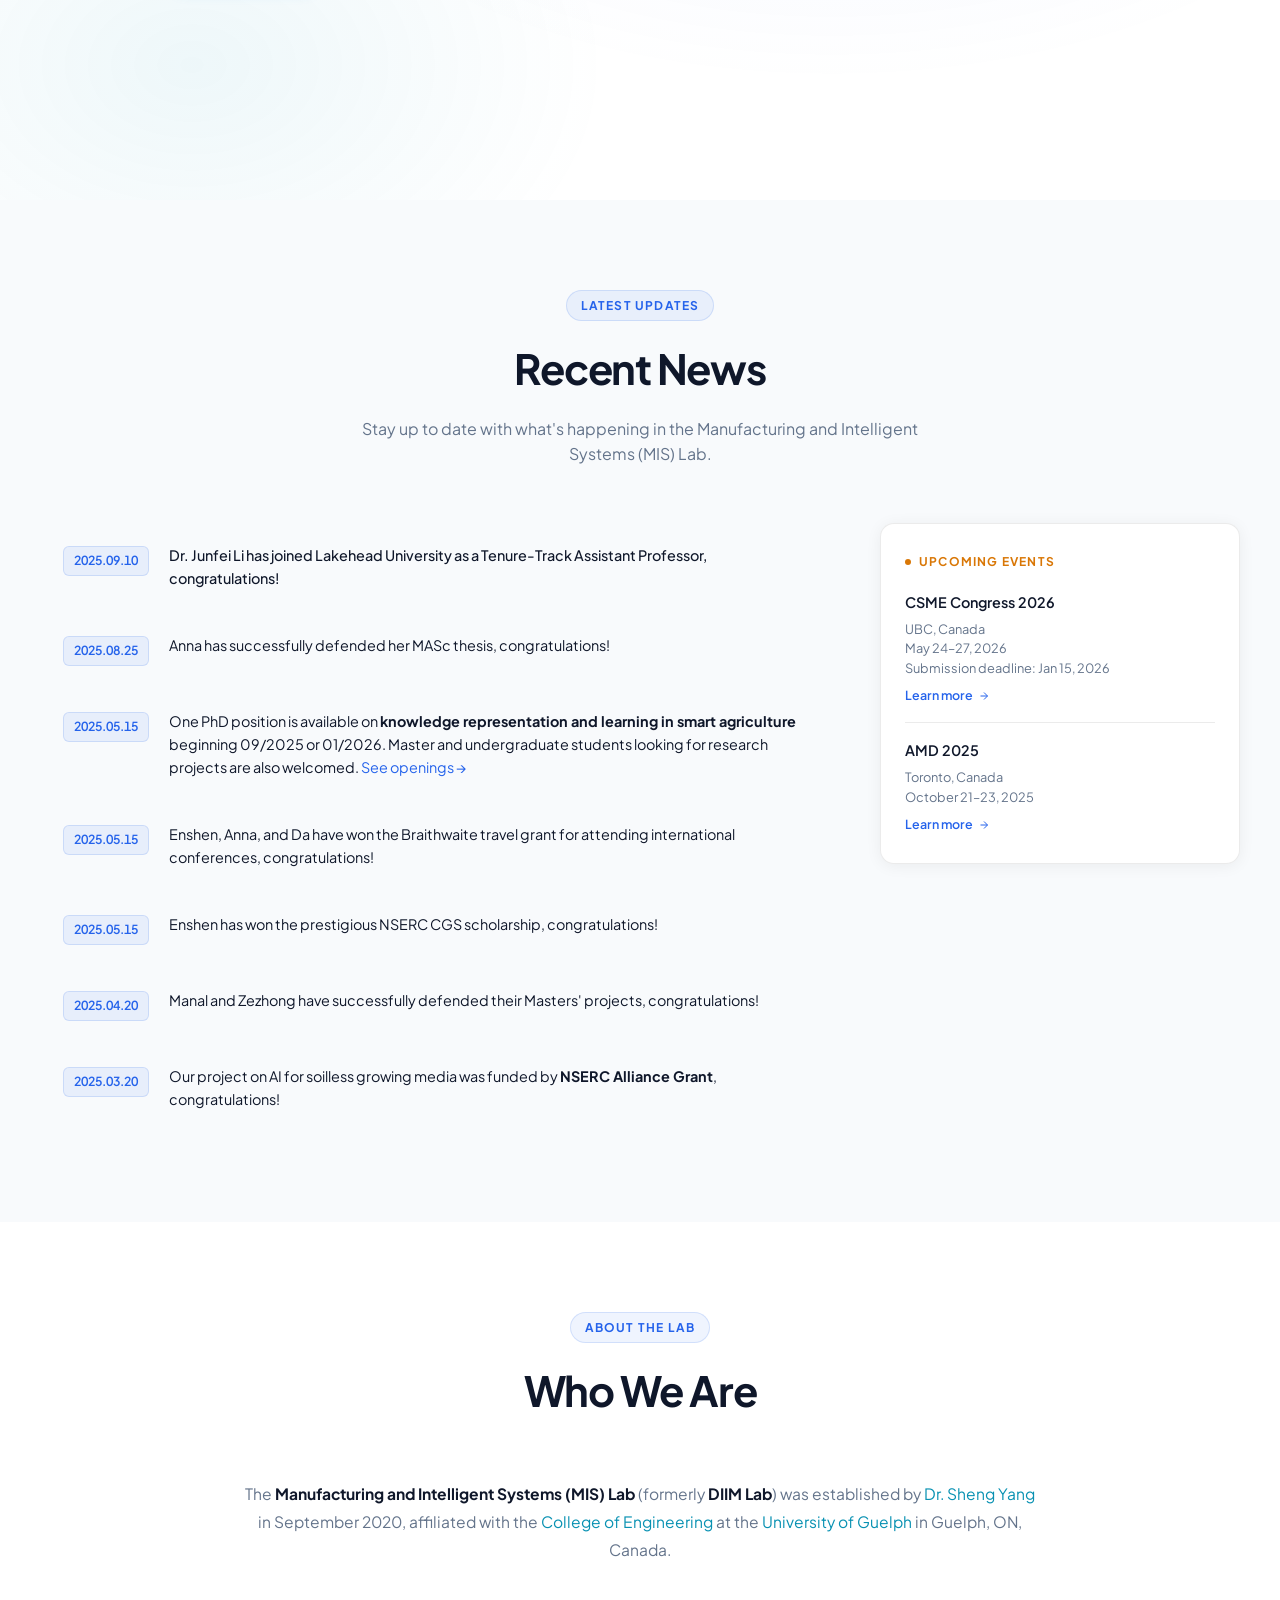
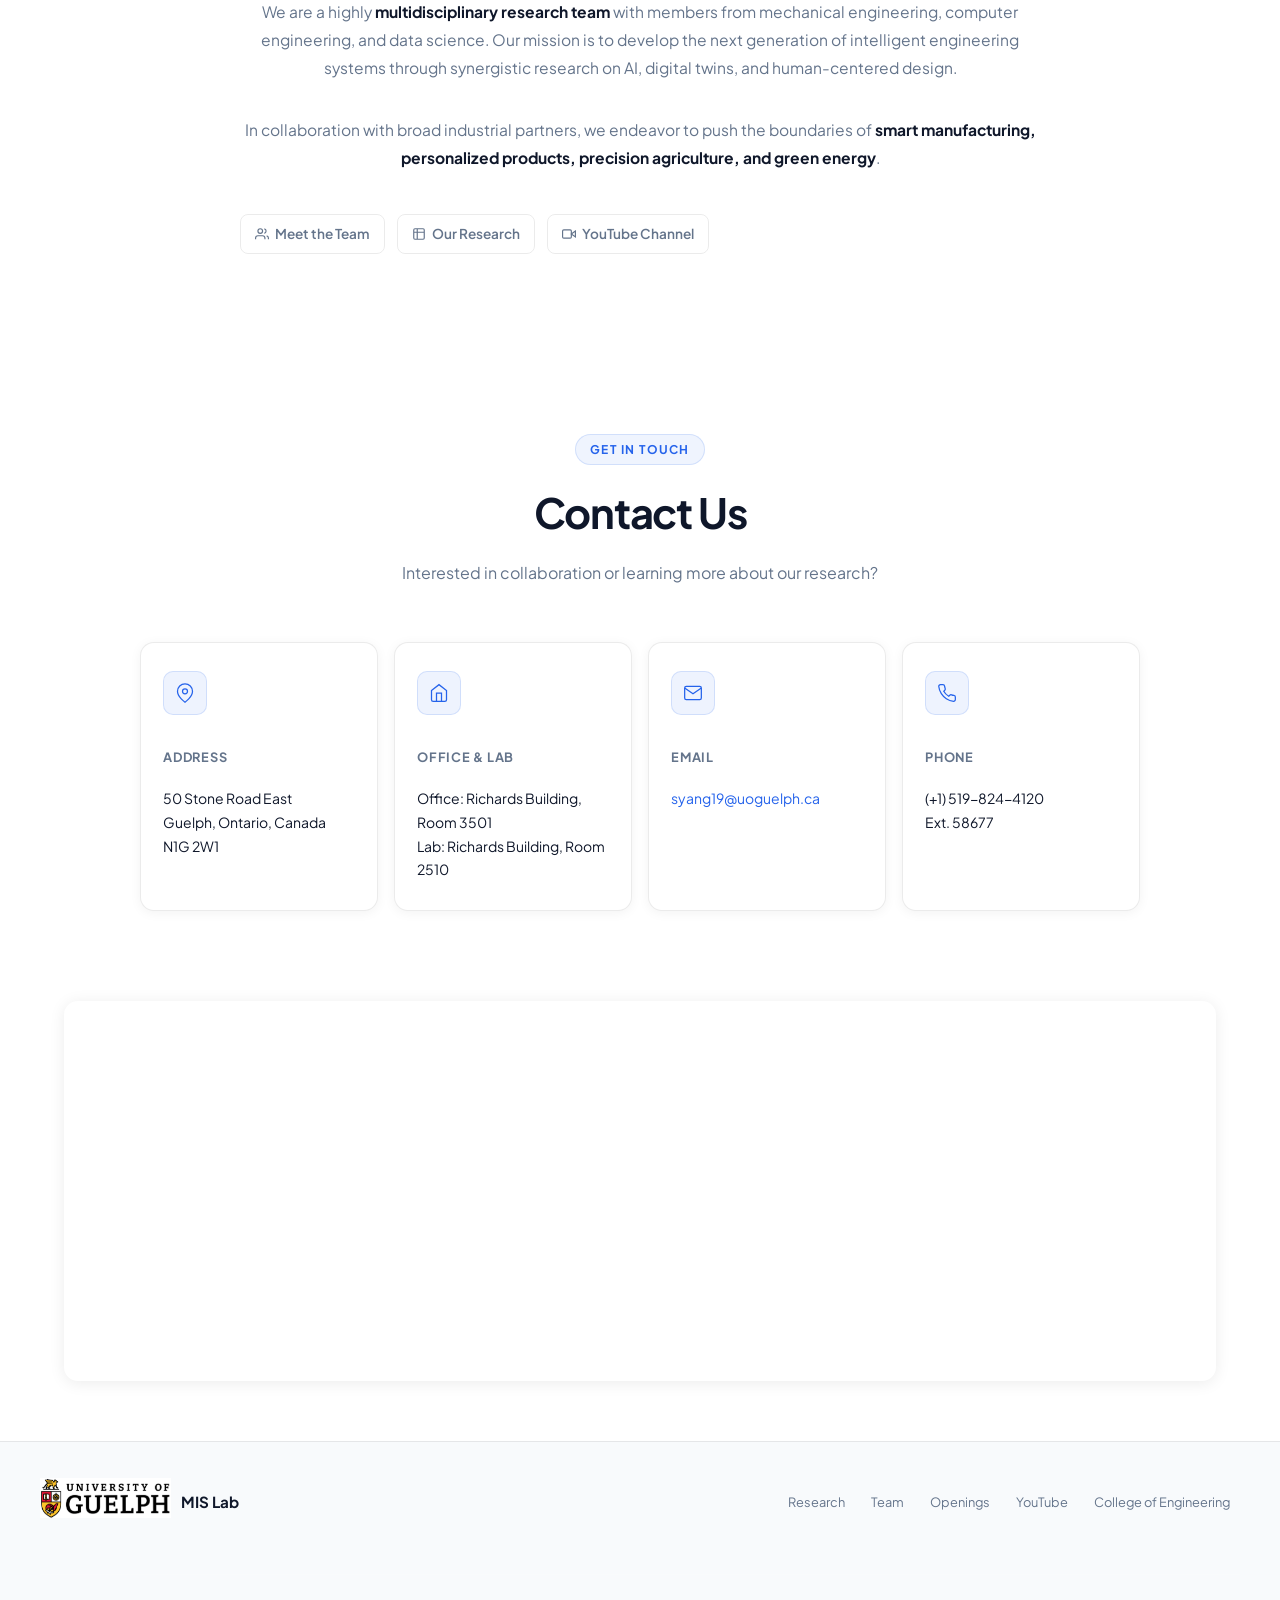
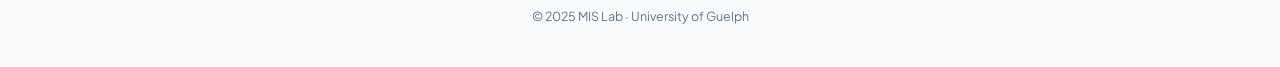
==== commit 178d2ec9: "update" ====
--- a/index.html
+++ b/index.html
@@ -3,6 +3,7 @@
   <head>
     <meta charset="UTF-8" />
     <meta name="viewport" content="width=device-width, initial-scale=1.0" />
+    <link rel="icon" type="image/svg+xml" href="MISL_black_transparent_simple_pcb_true_mirror_wordmark_only.svg" />
     <title>Manufacturing and Intelligent Systems (MIS) Lab</title>
     <meta name="description" content="The Manufacturing and Intelligent Systems (MIS) Lab at the University of Guelph — advancing AI, digital twins, and human-centered design." />
 
@@ -502,8 +503,8 @@
     <div class="site-banner" id="site-banner">
       <div class="site-banner__overlay"></div>
       <div class="site-banner__text">
-        <div class="site-banner__headline">Intelligent Systems for a Smarter World</div>
-        <div class="site-banner__subline">AI &nbsp;·&nbsp; Digital Twins &nbsp;·&nbsp; Smart Manufacturing &nbsp;·&nbsp; Precision Agriculture &nbsp;·&nbsp; Green Energy</div>
+        <div class="site-banner__headline" id="banner-headline">Intelligent Systems for a Smarter World</div>
+        <div class="site-banner__subline" id="banner-subline">AI &nbsp;·&nbsp; Digital Twins &nbsp;·&nbsp; Smart Manufacturing &nbsp;·&nbsp; Precision Agriculture &nbsp;·&nbsp; Green Energy</div>
       </div>
     </div>
 
@@ -529,23 +530,8 @@
           </div>
         </div>
 
-        <div class="hero__stats fade-in">
-          <div class="hero__stat-card">
-            <div class="hero__stat-value">2020</div>
-            <div class="hero__stat-label">Lab Established</div>
-          </div>
-          <div class="hero__stat-card">
-            <div class="hero__stat-value">50+</div>
-            <div class="hero__stat-label">Team Members</div>
-          </div>
-          <div class="hero__stat-card">
-            <div class="hero__stat-value">10+</div>
-            <div class="hero__stat-label">Projects</div>
-          </div>
-          <div class="hero__stat-card">
-            <div class="hero__stat-value">$2M+</div>
-            <div class="hero__stat-label">Overall Funding</div>
-          </div>
+        <div class="hero__stats fade-in" id="stats-container">
+          <!-- Loaded dynamically from data/home.json -->
         </div>
       </div>
     </section>
@@ -559,98 +545,16 @@
       </div>
 
       <div class="news__layout">
-        <div class="news__list">
-
-          <div class="news-item news-item--highlight fade-in">
-            <span class="news-item__date">2025.09.10</span>
-            <div class="news-item__body">
-              <p class="news-item__text">Dr. Junfei Li has joined Lakehead University as a Tenure-Track Assistant Professor, congratulations!</p>
-            </div>
+        <div class="news__list" id="news-list">
+          <!-- Loaded dynamically from data/home.json -->
+        </div>
+
+        <!-- Upcoming Events Sidebar -->
+        <aside class="events-panel fade-in" id="events-panel">
+          <div class="events-panel__title">Upcoming Events</div>
+          <div id="events-list">
+            <!-- Loaded dynamically from data/home.json -->
           </div>
-
-          <div class="news-item fade-in">
-            <span class="news-item__date">2025.08.25</span>
-            <div class="news-item__body">
-              <p class="news-item__text">Anna has successfully defended her MASc thesis, congratulations!</p>
-            </div>
-          </div>
-
-          <div class="news-item fade-in">
-            <span class="news-item__date">2025.05.15</span>
-            <div class="news-item__body">
-              <p class="news-item__text">One PhD position is available on <strong>knowledge representation and learning in smart agriculture</strong> beginning 09/2025 or 01/2026. Master and undergraduate students looking for research projects are also welcomed. <a href="opening/">See openings →</a></p>
-            </div>
-          </div>
-
-          <div class="news-item fade-in">
-            <span class="news-item__date">2025.05.15</span>
-            <div class="news-item__body">
-              <p class="news-item__text">Enshen, Anna, and Da have won the Braithwaite travel grant for attending international conferences, congratulations!</p>
-            </div>
-          </div>
-
-          <div class="news-item fade-in">
-            <span class="news-item__date">2025.05.15</span>
-            <div class="news-item__body">
-              <p class="news-item__text">Enshen has won the prestigious NSERC CGS scholarship, congratulations!</p>
-            </div>
-          </div>
-
-          <div class="news-item fade-in">
-            <span class="news-item__date">2025.04.20</span>
-            <div class="news-item__body">
-              <p class="news-item__text">Manal and Zezhong have successfully defended their Masters' projects, congratulations!</p>
-            </div>
-          </div>
-
-          <div class="news-item fade-in">
-            <span class="news-item__date">2025.03.20</span>
-            <div class="news-item__body">
-              <p class="news-item__text">Our project on AI for soilless growing media was funded by <strong>NSERC Alliance Grant</strong>, congratulations!</p>
-            </div>
-          </div>
-
-          <!-- 
-            ── HOW TO ADD NEWS ──────────────────────────────────────
-            Copy the block below and paste above this comment.
-            Update the date and text content.
-            
-          <div class="news-item fade-in">
-            <span class="news-item__date">YYYY.MM.DD</span>
-            <div class="news-item__body">
-              <p class="news-item__text">Your news text here.</p>
-            </div>
-          </div>
-          -->
-
-        </div>
-
-        <!-- Upcoming Events Sidebar -->
-        <aside class="events-panel fade-in">
-          <div class="events-panel__title">Upcoming Events</div>
-
-          <div class="event-card">
-            <div class="event-card__name">CSME Congress 2026</div>
-            <div class="event-card__detail">UBC, Canada<br/>May 24–27, 2026<br/>Submission deadline: Jan 15, 2026</div>
-            <a href="http://www.csme-scgm.ca/conferences" target="_blank" class="event-card__link">
-              Learn more
-              <svg fill="none" stroke="currentColor" stroke-width="2" viewBox="0 0 24 24"><path d="M5 12h14M12 5l7 7-7 7"/></svg>
-            </a>
-          </div>
-
-          <div class="event-card">
-            <div class="event-card__name">AMD 2025</div>
-            <div class="event-card__detail">Toronto, Canada<br/>October 21–23, 2025</div>
-            <a href="https://www.admtoronto.com/en/home.html" target="_blank" class="event-card__link">
-              Learn more
-              <svg fill="none" stroke="currentColor" stroke-width="2" viewBox="0 0 24 24"><path d="M5 12h14M12 5l7 7-7 7"/></svg>
-            </a>
-          </div>
-
-          <!--
-            ── HOW TO ADD AN EVENT ──────────────────────────────────
-            Copy the event-card block above and update fields.
-          -->
         </aside>
       </div>
     </section>
@@ -772,6 +676,69 @@
     </footer>
 
     <script>
+      // ── Dynamic content loader (reads from data/home.json or admin localStorage override) ──
+      (async function loadHomeContent() {
+        let data;
+        try {
+          const override = localStorage.getItem('mislab_home_data');
+          data = override ? JSON.parse(override) : await fetch('data/home.json').then(r => r.json());
+        } catch(e) { return; }
+
+        function escHtml(s) {
+          return String(s || '').replace(/&/g,'&amp;').replace(/</g,'&lt;').replace(/>/g,'&gt;').replace(/"/g,'&quot;');
+        }
+
+        // Banner
+        if (data.banner) {
+          const h = document.getElementById('banner-headline');
+          const s = document.getElementById('banner-subline');
+          if (h) h.textContent = data.banner.headline || h.textContent;
+          if (s) s.innerHTML  = data.banner.subline  || s.innerHTML;
+        }
+
+        // Stats
+        if (data.stats && data.stats.length) {
+          const el = document.getElementById('stats-container');
+          if (el) el.innerHTML = data.stats.map(s => `
+            <div class="hero__stat-card">
+              <div class="hero__stat-value">${escHtml(s.value)}</div>
+              <div class="hero__stat-label">${escHtml(s.label)}</div>
+            </div>`).join('');
+        }
+
+        // News
+        if (data.news && data.news.length) {
+          const el = document.getElementById('news-list');
+          if (el) {
+            el.innerHTML = data.news.map(n => `
+              <div class="news-item ${n.highlight ? 'news-item--highlight' : ''} fade-in">
+                <span class="news-item__date">${escHtml(n.date)}</span>
+                <div class="news-item__body">
+                  <p class="news-item__text">${n.html || escHtml(n.text || '')}</p>
+                </div>
+              </div>`).join('');
+            // Re-observe new fade-in elements
+            el.querySelectorAll('.fade-in').forEach(e => observer.observe(e));
+          }
+        }
+
+        // Events
+        if (data.events && data.events.length) {
+          const el = document.getElementById('events-list');
+          if (el) el.innerHTML = data.events.map(ev => `
+            <div class="event-card">
+              <div class="event-card__name">${escHtml(ev.name)}</div>
+              <div class="event-card__detail">${escHtml(ev.detail || '').replace(/\n/g,'<br/>')}</div>
+              ${ev.link ? `<a href="${escHtml(ev.link)}" target="_blank" class="event-card__link">
+                ${escHtml(ev.linkText || 'Learn more')}
+                <svg fill="none" stroke="currentColor" stroke-width="2" viewBox="0 0 24 24"><path d="M5 12h14M12 5l7 7-7 7"/></svg>
+              </a>` : ''}
+            </div>`).join('');
+        }
+      })();
+    </script>
+
+    <script>
       // Parallax banner
       (function () {
         const banner = document.getElementById('site-banner');
